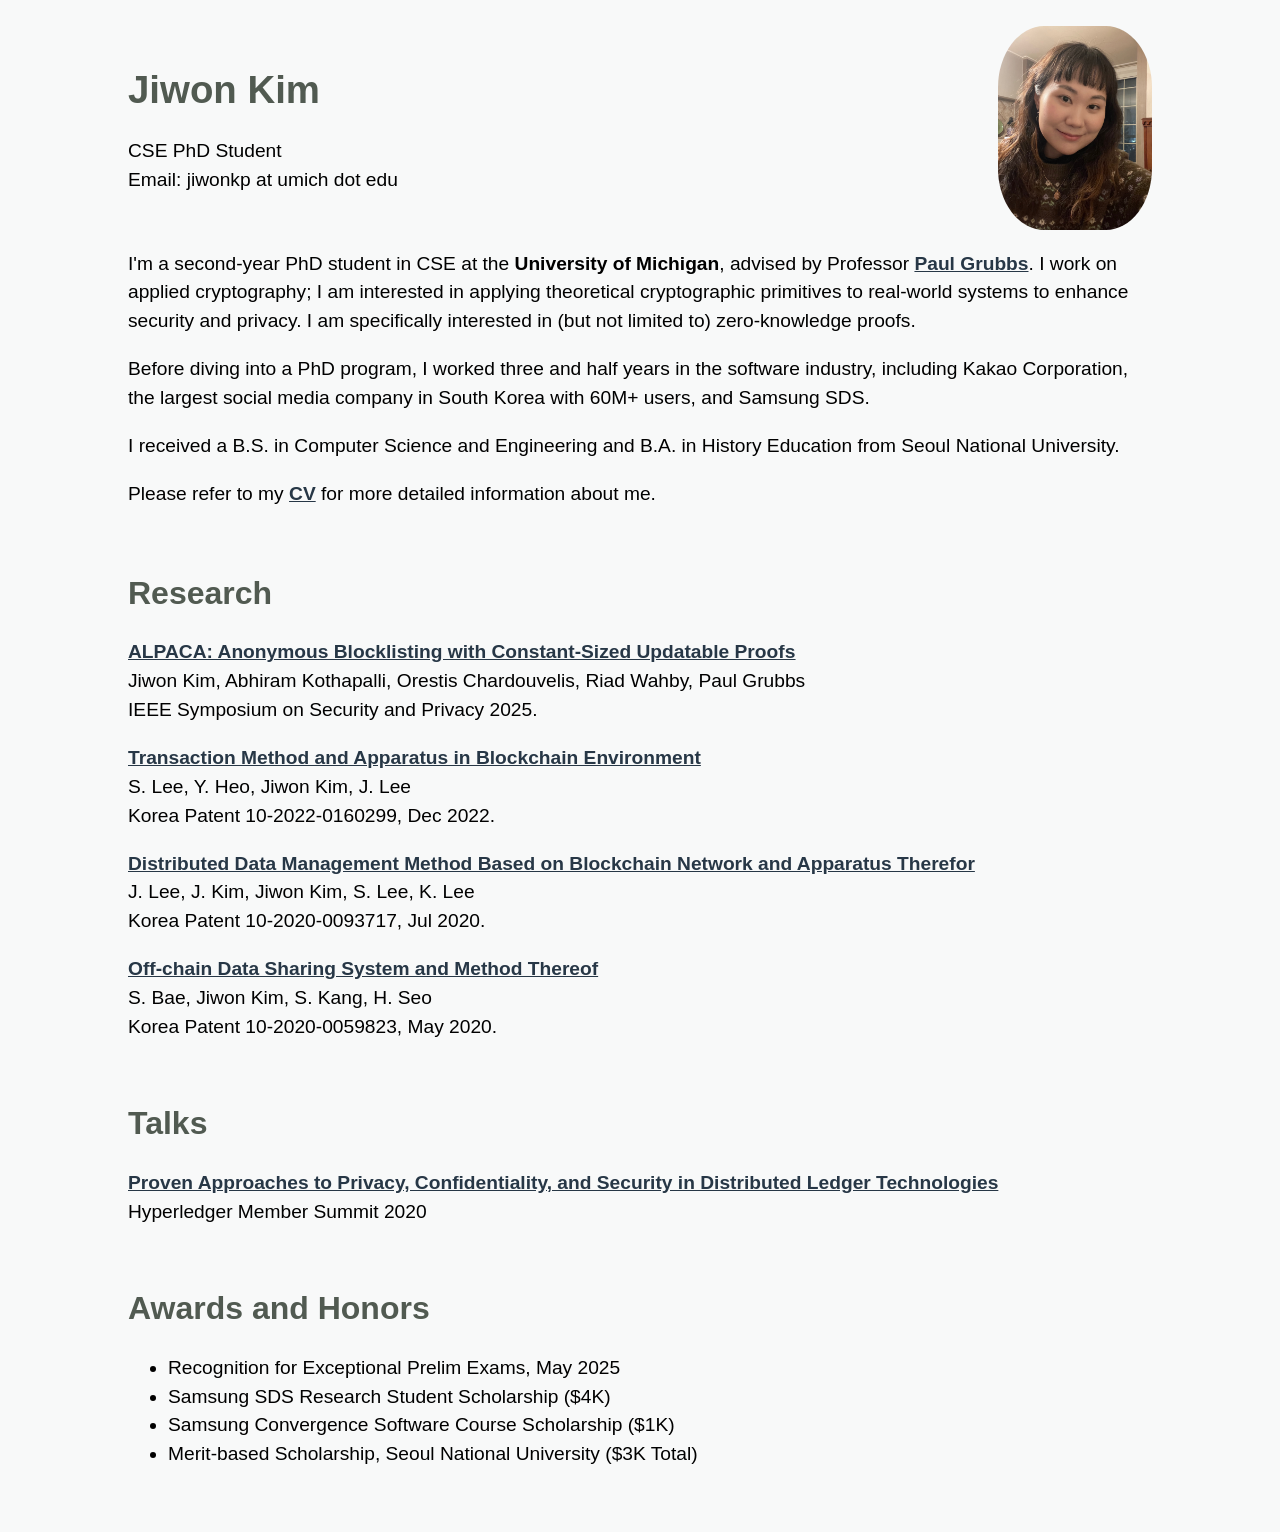
==== index.html @ e4b3cd1c "updated cv" ====
<!DOCTYPE html>
<html>
<meta name="viewport" content="width=device-width, initial-scale=1.0">
   <head>
      <title>Jiwon Kim</title>
   	  <style>
		body {	font-family: Optima, Segoe, Segoe UI, Candara, Calibri, Arial, sans-serif; background-color: #f8f9f9; margin-left: 10%; margin-right: 10%;  margin-top: 2%; }
		h1   {color: #515a51; font-size: 3vw;}
		h2	 {color: #515a51; font-size: 2.5vw;}
		p, ul    {color: black; font-size: 1.5vw; line-height: 1.5em;}
		a, u    {color: #273746; }
		img	 {border-radius: 30%; max-width: 15%;}
		.me {
			display: flex;
			align-items: center;
			justify-content: space-between;
		}
		.intro {
			padding-bottom: 2%; 
		}
		@media (max-width: 768px) {
  			/* For mobile phones: */
			h1 {font-size: 6vw;}
			h2 {font-size: 6vw;}
			p, ul {font-size: 3vw;}
			img {border-radius: 30%; max-width: 20%}
		}
</style>
   </head> 
   <body>
      <header> 
	  <div class="me">
	  	<div class="name">
      	<h1>Jiwon Kim</h1>
		<p class="simple-intro">
		CSE PhD Student
		<br>
		Email: jiwonkp at umich dot edu
		</p>
	  	
		</div>
	  	
	  		<img src="jiwon_kim_casual.jpeg" alt="Photo of me">
	  	
	  </div>
	  <div class="intro">
	  	<p>
	  	I'm a second-year PhD student in CSE at the <b>University of
		Michigan</b>, advised by Professor <b><a
		href="https://web.eecs.umich.edu/~paulgrub/">Paul Grubbs</a></b>. I work
		on applied cryptography; I am interested in applying theoretical
		cryptographic primitives to real-world systems to enhance security and
		privacy. I am specifically interested in (but not limited to) zero-knowledge proofs.
		</p>
		<p>
		Before diving into a PhD program, I worked three and half years in the software industry, including Kakao Corporation, the largest social media company in South Korea with 60M+ users, and Samsung SDS.
		</p>
		<p>
		I received a B.S. in Computer Science and Engineering and B.A. in History Education from Seoul National University.
		</p>
		<p>
		Please refer to my <b><a href="https://drive.google.com/file/d/1UEEow7hKdFDoQlQouQE-YaKXL7f7E4gq/view?usp=sharing">CV</a></b> for more detailed information about me.
		</p>
	  </div>
      </header>

		 <div class=”contents">
         	<h2>Research</h2>
			<p>
			<b><u><a href="https://ia.cr/2025/767">ALPACA: Anonymous Blocklisting with Constant-Sized Updatable Proofs</a></u></b>
			<br>
 			Jiwon Kim, Abhiram Kothapalli, Orestis Chardouvelis, Riad Wahby, Paul Grubbs
            <br>
			IEEE Symposium on Security and Privacy 2025.
			</p>
			<p>
			<b><u>Transaction Method and Apparatus in Blockchain Environment</u></b>
			<br>
			S. Lee, Y. Heo, Jiwon Kim, J. Lee
			<br>
			Korea Patent 10-2022-0160299, Dec 2022.
			</p>
			<p>
			<b><u>Distributed Data Management Method Based on Blockchain Network and Apparatus Therefor</u></b>
			<br>
			J. Lee, J. Kim, Jiwon Kim, S. Lee, K. Lee
			<br>
			Korea Patent 10-2020-0093717, Jul 2020.
			</p>
		 	<p>
			<b><u>Off-chain Data Sharing System and Method Thereof</u></b>
			<br>
			S. Bae, Jiwon Kim, S. Kang, H. Seo
			<br>
			Korea Patent 10-2020-0059823, May 2020.
			</p>
		 </div>
		 <br>
		 <div class="contents">
		 <h2>Talks</h2>
			<p>
			<b><u>Proven Approaches to Privacy, Confidentiality, and Security in Distributed Ledger Technologies</u></b>
			<br>
			Hyperledger Member Summit 2020
			</p>
		 </div>
		 <br>
		 <div class="contents">
		 <h2>Awards and Honors</h2>
		 <ul>
			<li>Recognition for Exceptional Prelim Exams, May 2025 </li>
			<li>Samsung SDS Research Student Scholarship ($4K) </li>
  			<li>Samsung Convergence Software Course Scholarship ($1K) </li>
  			<li>Merit-based Scholarship, Seoul National University ($3K Total)</li>
		 </ul>
		 </div>
		 <br>
      <br>
	  <!--
      <footer>
         <a href=”twitter.com/author”>Twitter</a>
         <a href=”facebook.com/author”>Facebook</a>
         <a href=”instagram.com/author”>Instagram</a>
      </footer>
	  -->
    </body>
</html>
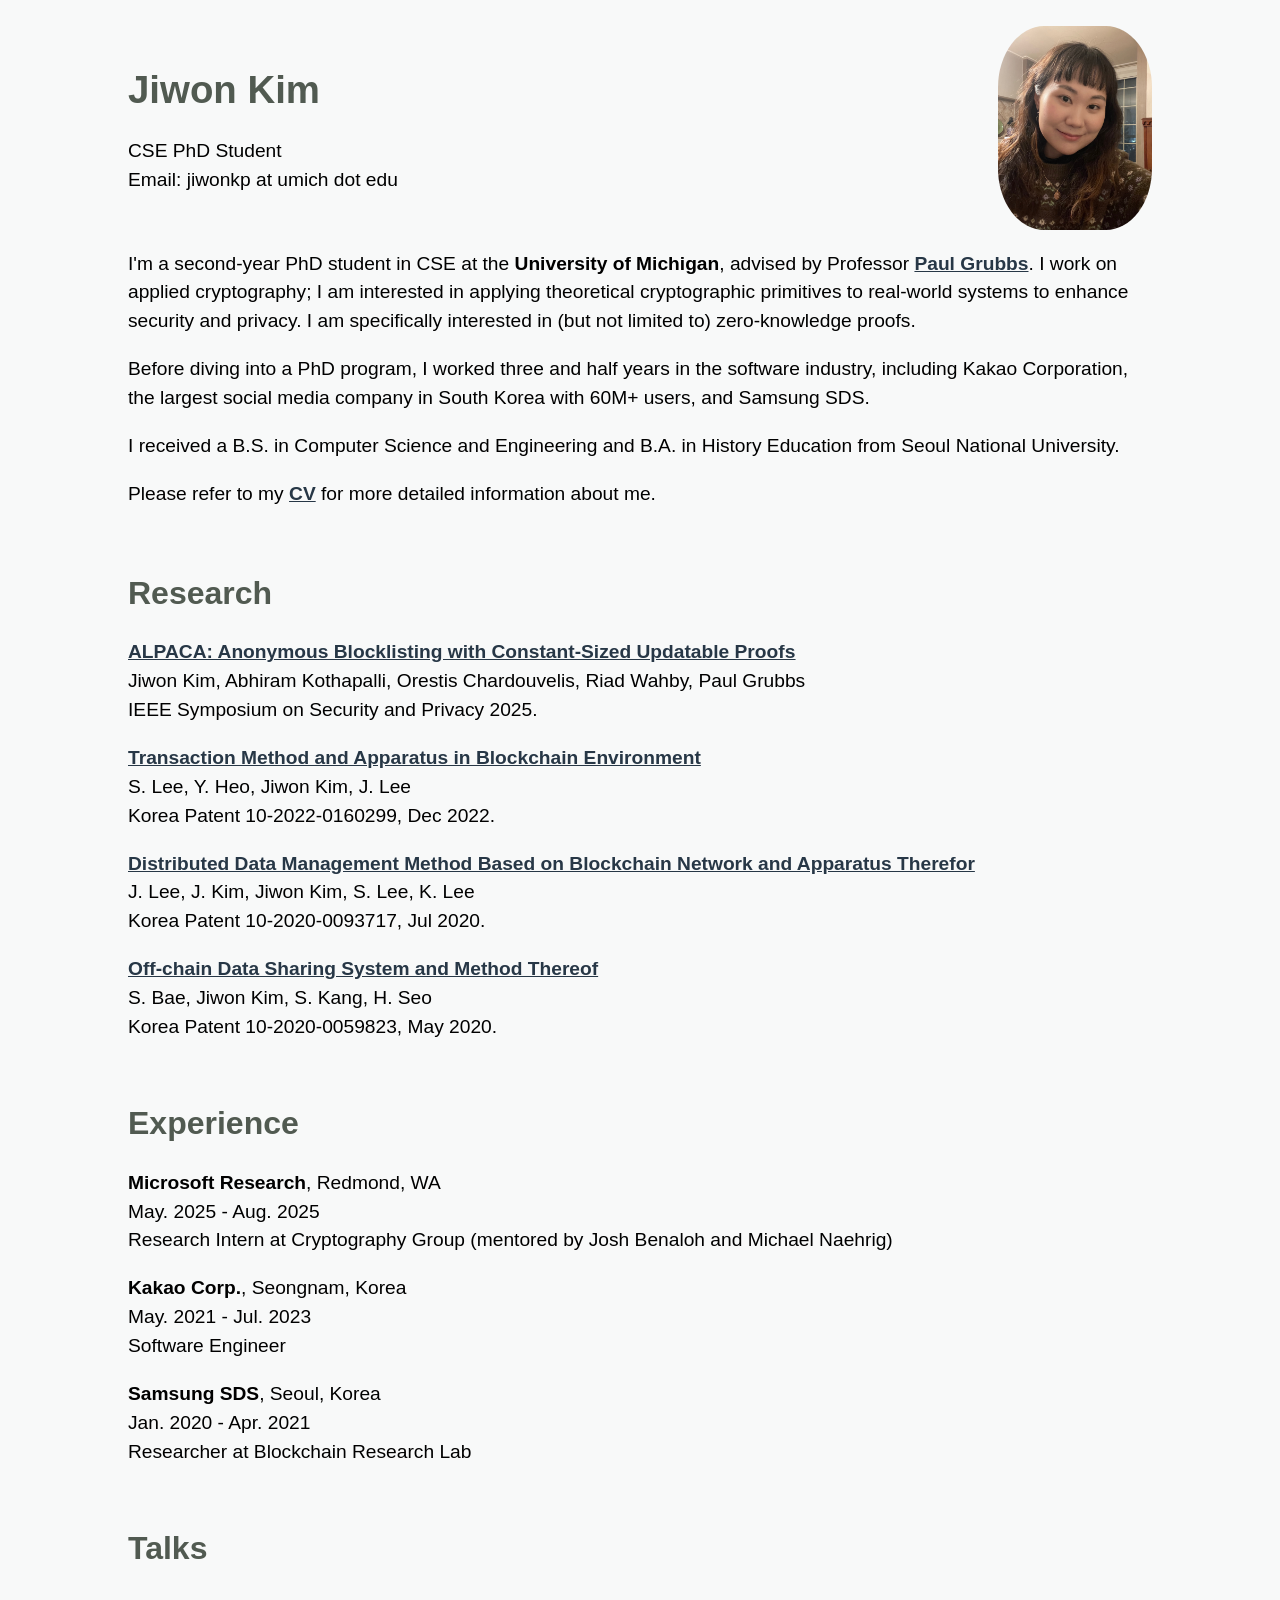
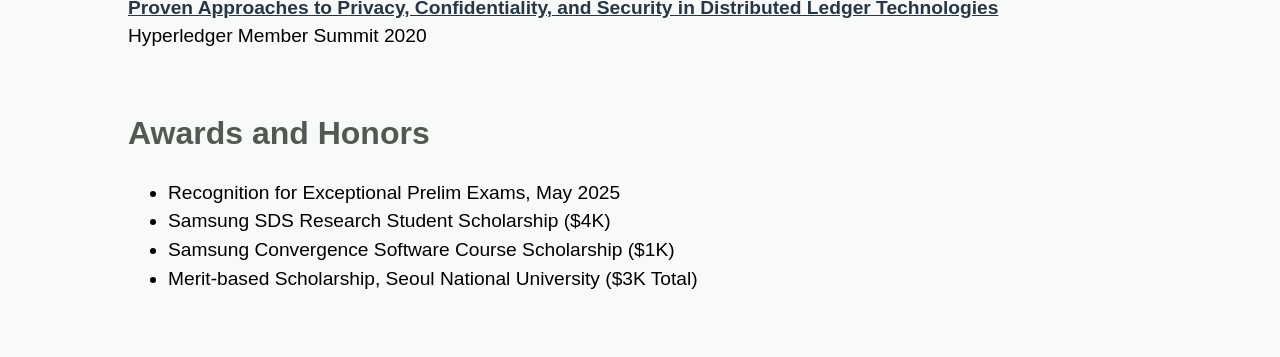
==== commit 5107ba50: "update Aug 2025" ====
--- a/index.html
+++ b/index.html
@@ -59,7 +59,7 @@
 		I received a B.S. in Computer Science and Engineering and B.A. in History Education from Seoul National University.
 		</p>
 		<p>
-		Please refer to my <b><a href="https://drive.google.com/file/d/1UEEow7hKdFDoQlQouQE-YaKXL7f7E4gq/view?usp=sharing">CV</a></b> for more detailed information about me.
+		Please refer to my <b><a href="https://drive.google.com/file/d/1Nq_KWJH82OUFPQmChSQDdPjb2Sty-D3I/view?usp=sharing">CV</a></b> for more detailed information about me.
 		</p>
 	  </div>
       </header>
@@ -97,6 +97,32 @@
 		 </div>
 		 <br>
 		 <div class="contents">
+		 <h2>Experience</h2>
+		 <p>
+		 <b>Microsoft Research</b>, Redmond, WA
+		 <br>
+		 May. 2025 - Aug. 2025
+		 <br>
+		 Research Intern at Cryptography Group (mentored by Josh Benaloh and
+		 Michael Naehrig)
+		 </p>
+		 <p>
+		 <b>Kakao Corp.</b>, Seongnam, Korea
+		 <br>
+		 May. 2021 - Jul. 2023
+		 <br>
+		 Software Engineer
+		 </p>
+		 <p>
+		 <b>Samsung SDS</b>, Seoul, Korea
+		 <br>
+		 Jan. 2020 - Apr. 2021
+		 <br>
+		 Researcher at Blockchain Research Lab
+		 </p>
+		 </div>
+		 <br>
+		 <div class="contents">
 		 <h2>Talks</h2>
 			<p>
 			<b><u>Proven Approaches to Privacy, Confidentiality, and Security in Distributed Ledger Technologies</u></b>
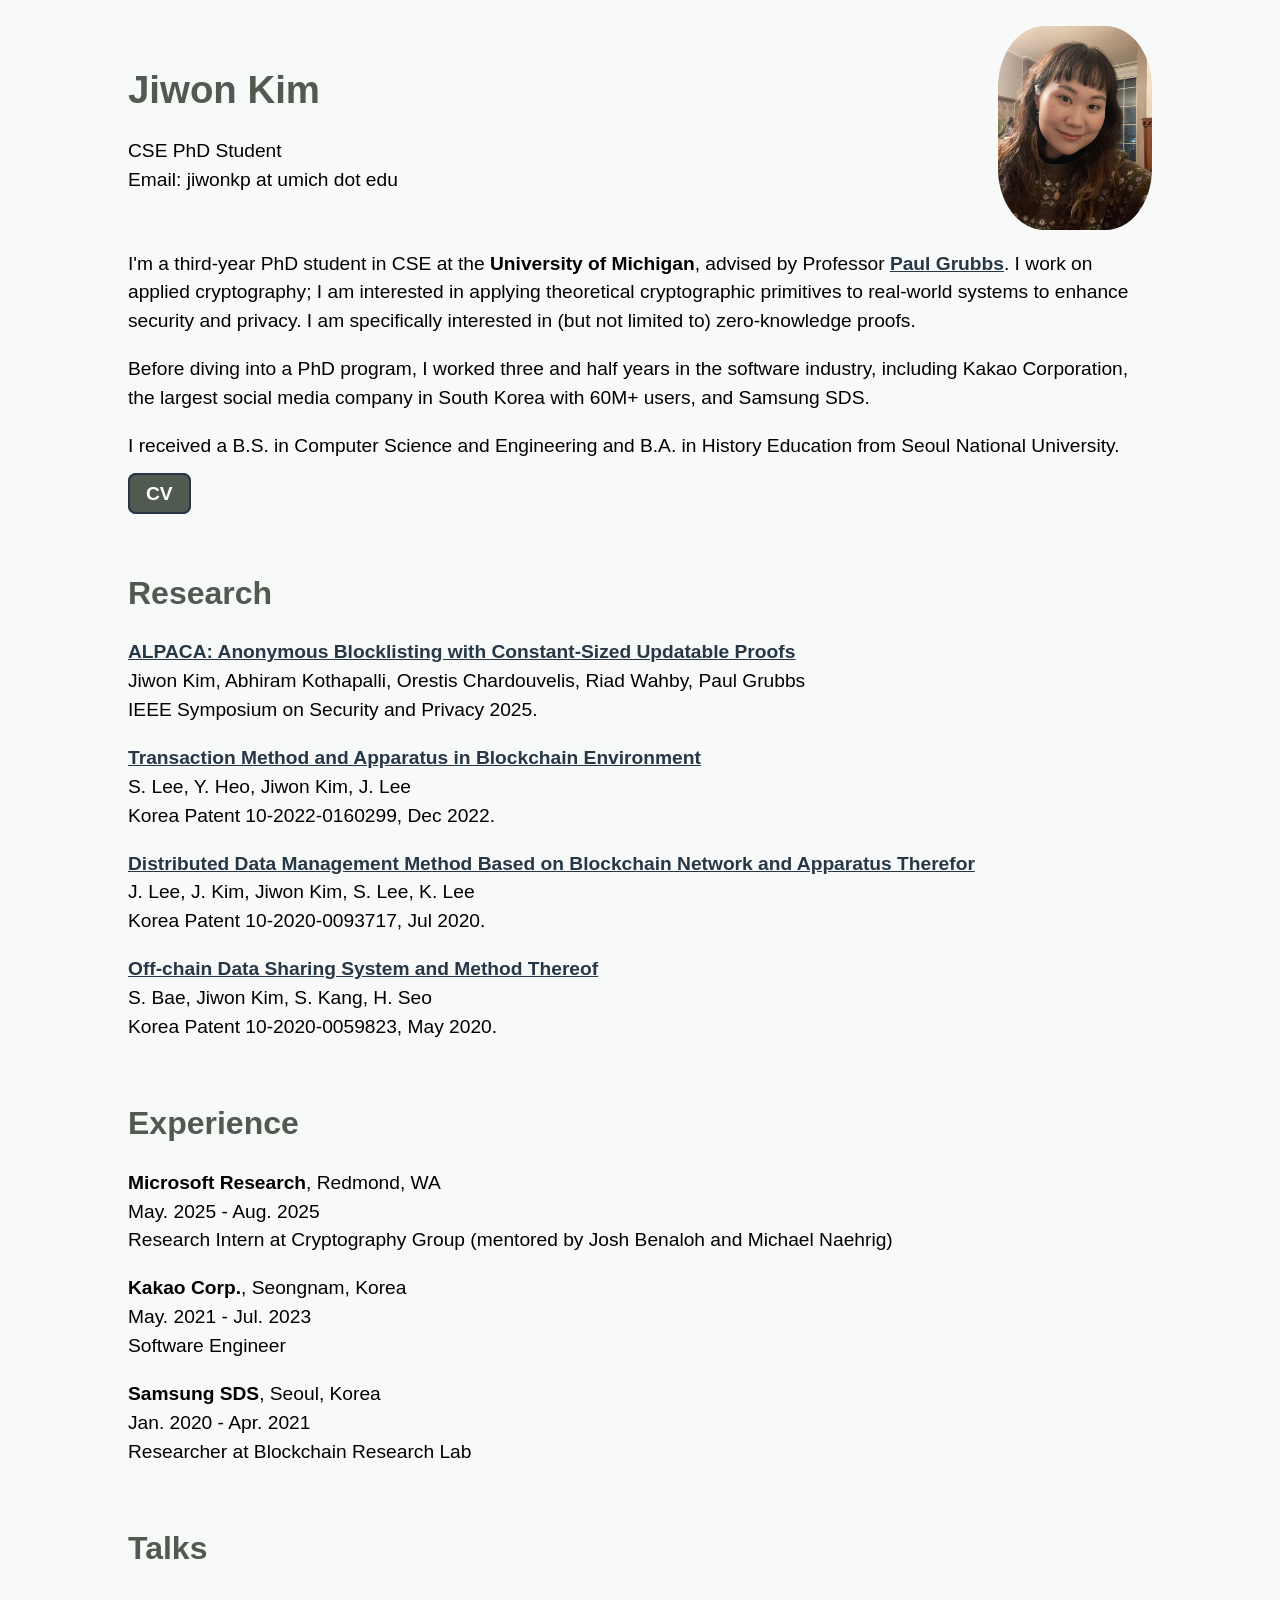
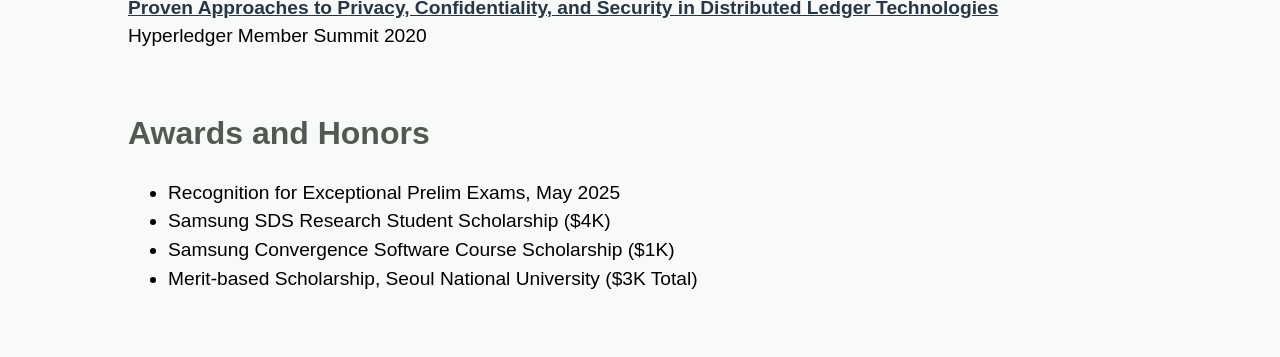
==== commit 6e595639: "changed second year to third year" ====
--- a/index.html
+++ b/index.html
@@ -17,6 +17,20 @@
 		}
 		.intro {
 			padding-bottom: 2%; 
+		}
+		a.button {
+			text-decoration: none;
+			display: display-inline;          /* so padding works properly */
+      		padding: 8px 16px;
+      		background-color: #515a51;      /* blue background */
+      		color: white;                   /* white text */
+      		border-radius: 8px;             /* rounded corners */
+			border: 2px solid #273746;
+			font-size: 1.5vw;
+			font-weight: bold;
+		}
+		a.button:hover {
+			background-color: #5b5b66;
 		}
 		@media (max-width: 768px) {
   			/* For mobile phones: */
@@ -45,7 +59,7 @@
 	  </div>
 	  <div class="intro">
 	  	<p>
-	  	I'm a second-year PhD student in CSE at the <b>University of
+	  	I'm a third-year PhD student in CSE at the <b>University of
 		Michigan</b>, advised by Professor <b><a
 		href="https://web.eecs.umich.edu/~paulgrub/">Paul Grubbs</a></b>. I work
 		on applied cryptography; I am interested in applying theoretical
@@ -58,9 +72,14 @@
 		<p>
 		I received a B.S. in Computer Science and Engineering and B.A. in History Education from Seoul National University.
 		</p>
+		<!--<p>
+		Please refer to my CV for more detailed information about me.
+		</p>-->
 		<p>
-		Please refer to my <b><a href="https://drive.google.com/file/d/1Nq_KWJH82OUFPQmChSQDdPjb2Sty-D3I/view?usp=sharing">CV</a></b> for more detailed information about me.
-		</p>
+		<a
+		 href="https://drive.google.com/file/d/1Nq_KWJH82OUFPQmChSQDdPjb2Sty-D3I/view?usp=sharing"
+		 class="button">CV</a>
+		 </p>
 	  </div>
       </header>
 
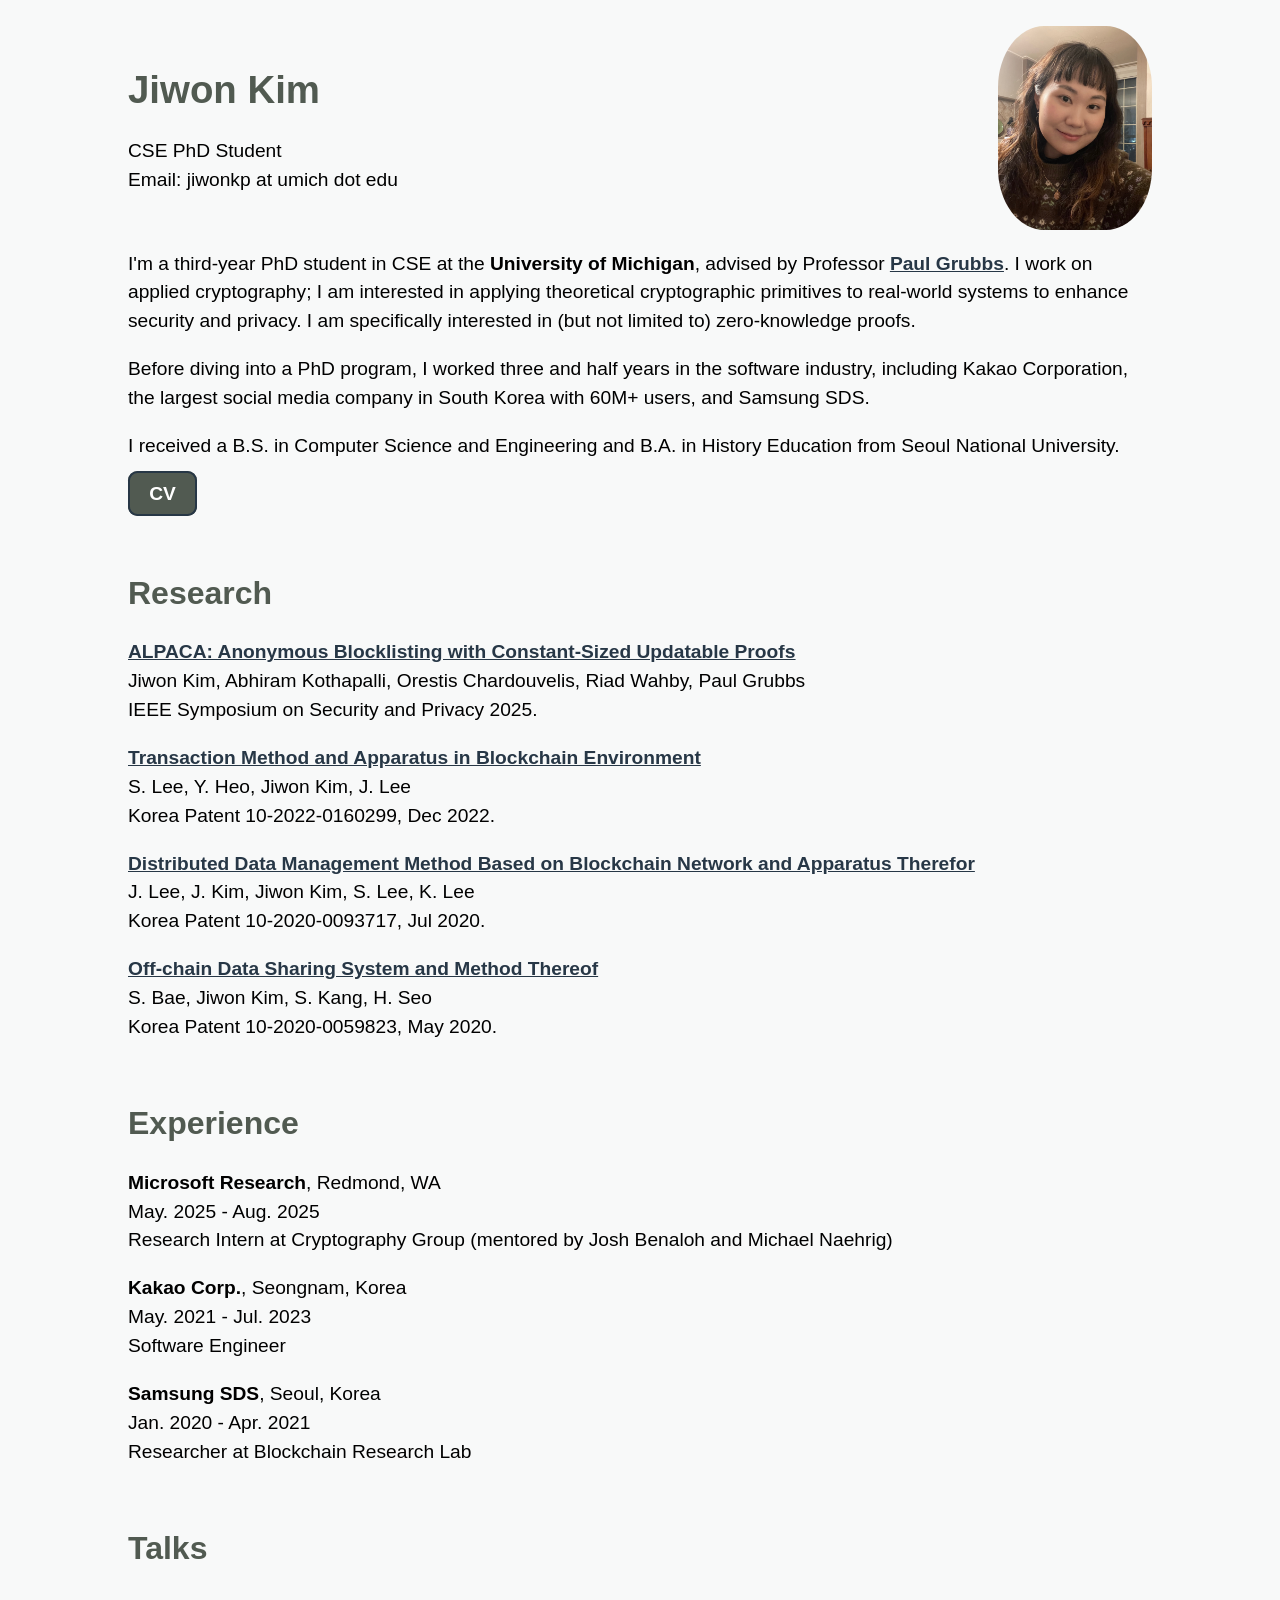
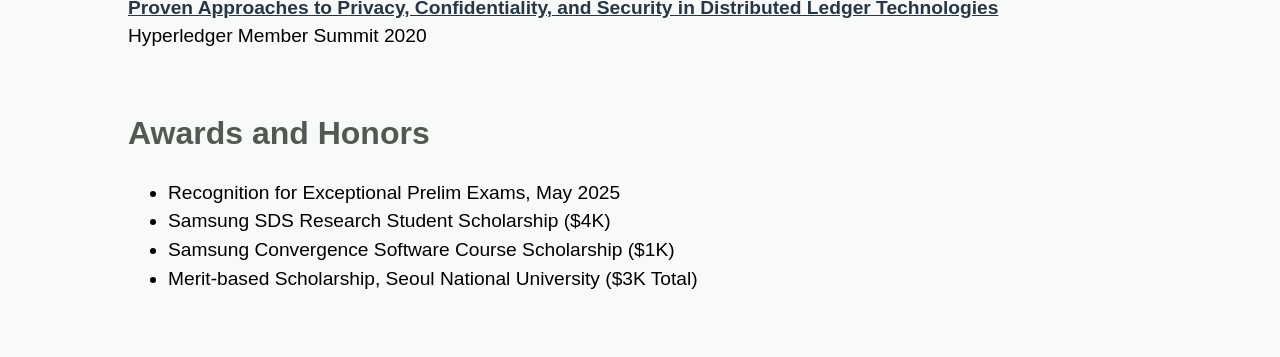
==== commit ea994213: "fixed button" ====
--- a/index.html
+++ b/index.html
@@ -21,10 +21,10 @@
 		a.button {
 			text-decoration: none;
 			display: display-inline;          /* so padding works properly */
-      		padding: 8px 16px;
+      		padding: 0.5em 1.0em;
       		background-color: #515a51;      /* blue background */
       		color: white;                   /* white text */
-      		border-radius: 8px;             /* rounded corners */
+      		border-radius: 0.5em;             /* rounded corners */
 			border: 2px solid #273746;
 			font-size: 1.5vw;
 			font-weight: bold;
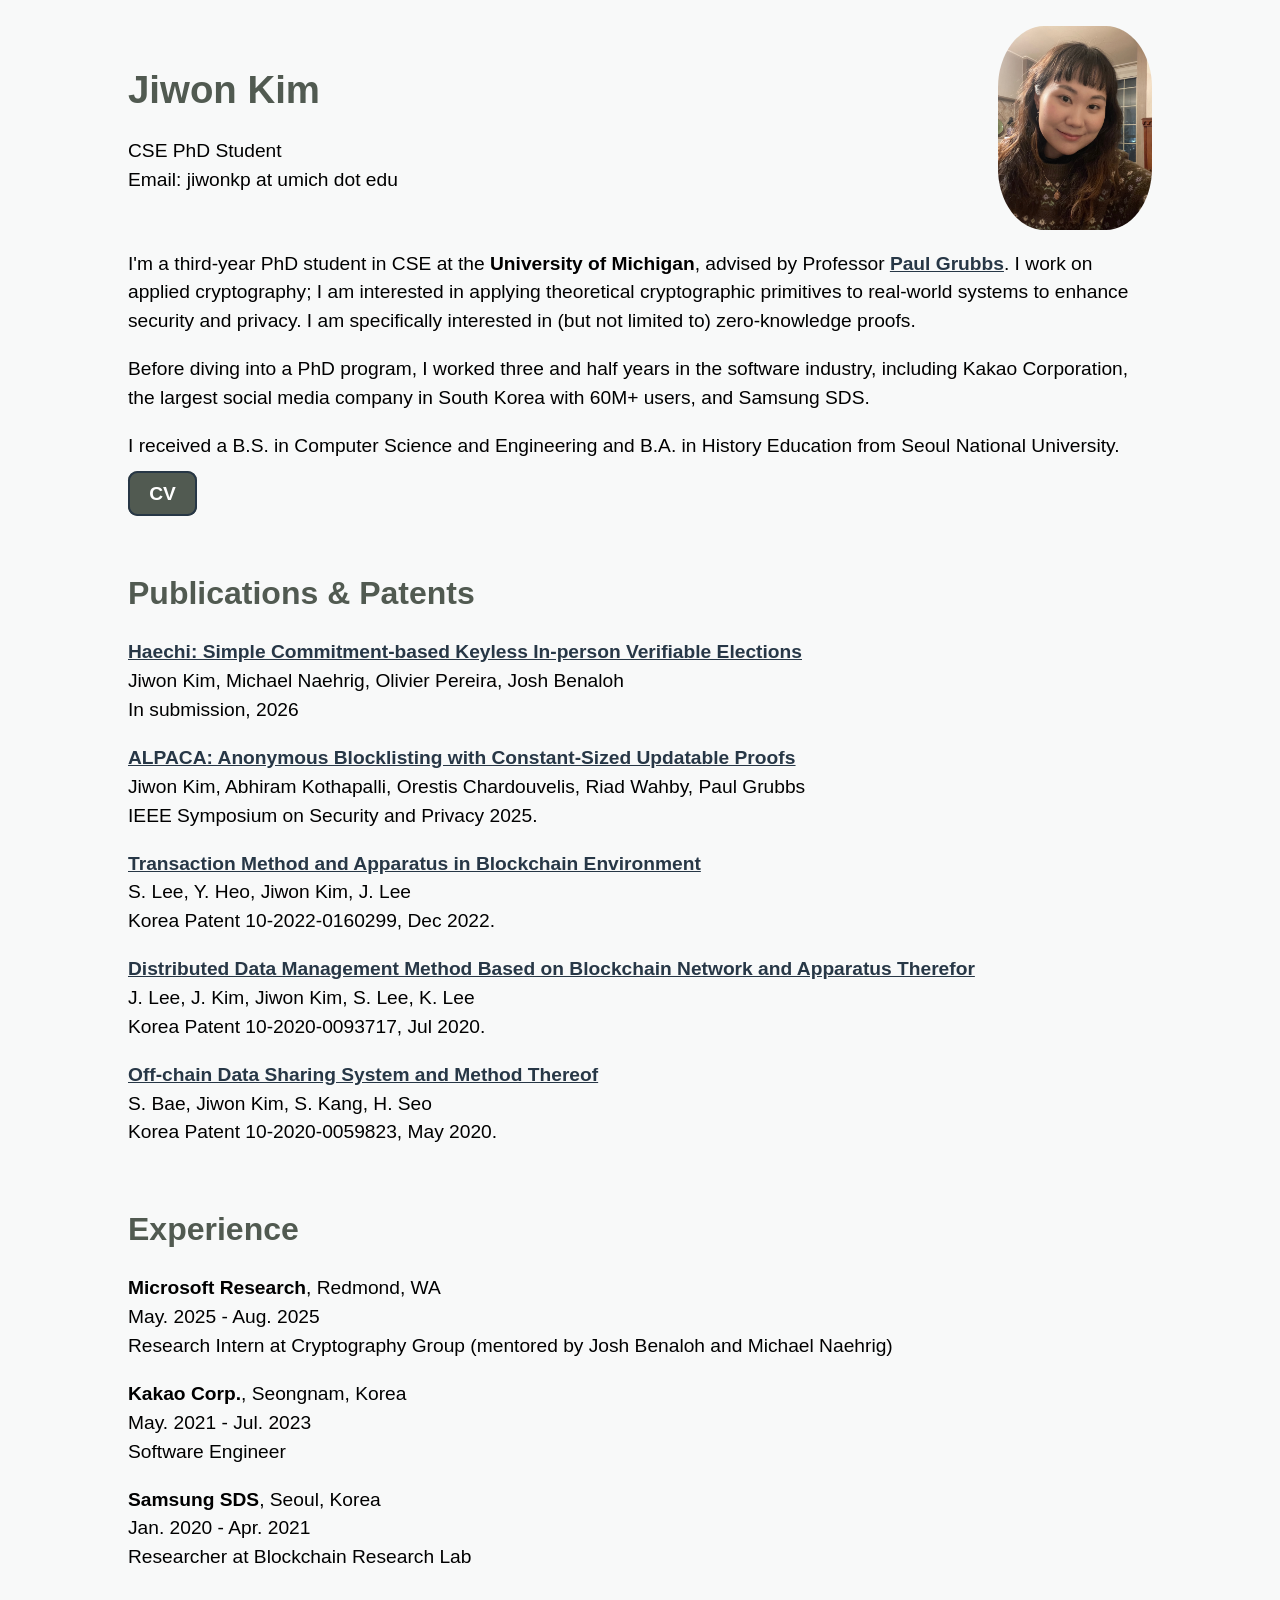
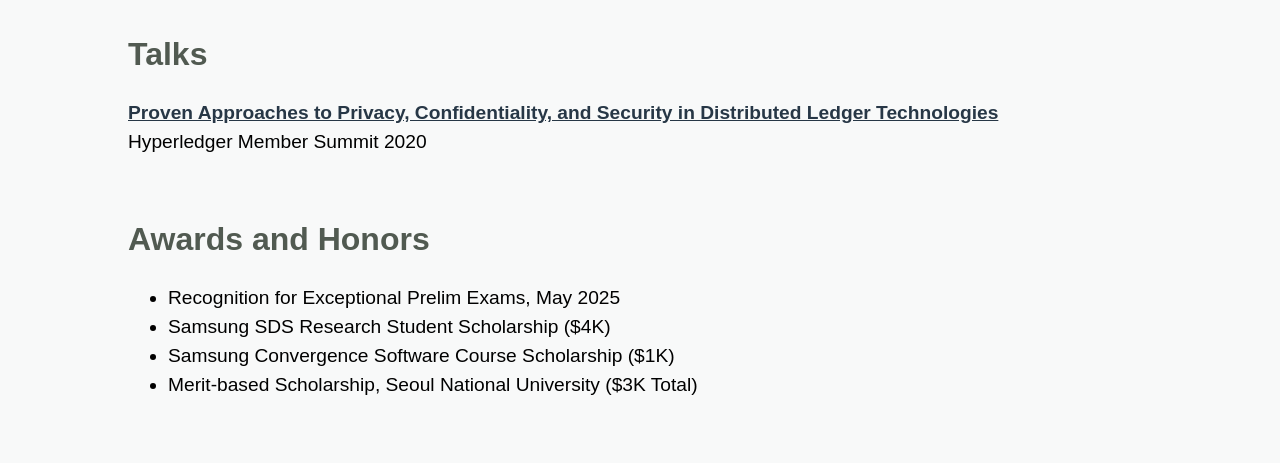
==== commit 2c7901f7: "updated cv" ====
--- a/index.html
+++ b/index.html
@@ -77,22 +77,31 @@
 		</p>-->
 		<p>
 		<a
-		 href="https://drive.google.com/file/d/1Nq_KWJH82OUFPQmChSQDdPjb2Sty-D3I/view?usp=sharing"
+		 href="https://drive.google.com/file/d/1IwJrP6Km-lDk77SOjkMPEbwX29GZb0ac/view?usp=sharing"
 		 class="button">CV</a>
 		 </p>
 	  </div>
       </header>
 
 		 <div class=”contents">
-         	<h2>Research</h2>
+
+        <h2>Publications & Patents</h2>
+			<p>
+            <b><u><a href="https://eprint.iacr.org/2026/613">Haechi: Simple Commitment-based Keyless In-person
+                        Verifiable Elections</a></u></b>
+			<br>
+			Jiwon Kim, Michael Naehrig, Olivier Pereira, Josh
+Benaloh
+<br>
+In submission, 2026
 			<p>
 			<b><u><a href="https://ia.cr/2025/767">ALPACA: Anonymous Blocklisting with Constant-Sized Updatable Proofs</a></u></b>
 			<br>
  			Jiwon Kim, Abhiram Kothapalli, Orestis Chardouvelis, Riad Wahby, Paul Grubbs
             <br>
 			IEEE Symposium on Security and Privacy 2025.
-			</p>
-			<p>
+			</p> 
+         <p>
 			<b><u>Transaction Method and Apparatus in Blockchain Environment</u></b>
 			<br>
 			S. Lee, Y. Heo, Jiwon Kim, J. Lee
@@ -114,6 +123,7 @@
 			Korea Patent 10-2020-0059823, May 2020.
 			</p>
 		 </div>
+         
 		 <br>
 		 <div class="contents">
 		 <h2>Experience</h2>
@@ -159,7 +169,7 @@
   			<li>Merit-based Scholarship, Seoul National University ($3K Total)</li>
 		 </ul>
 		 </div>
-		 <br>
+         <br>
       <br>
 	  <!--
       <footer>
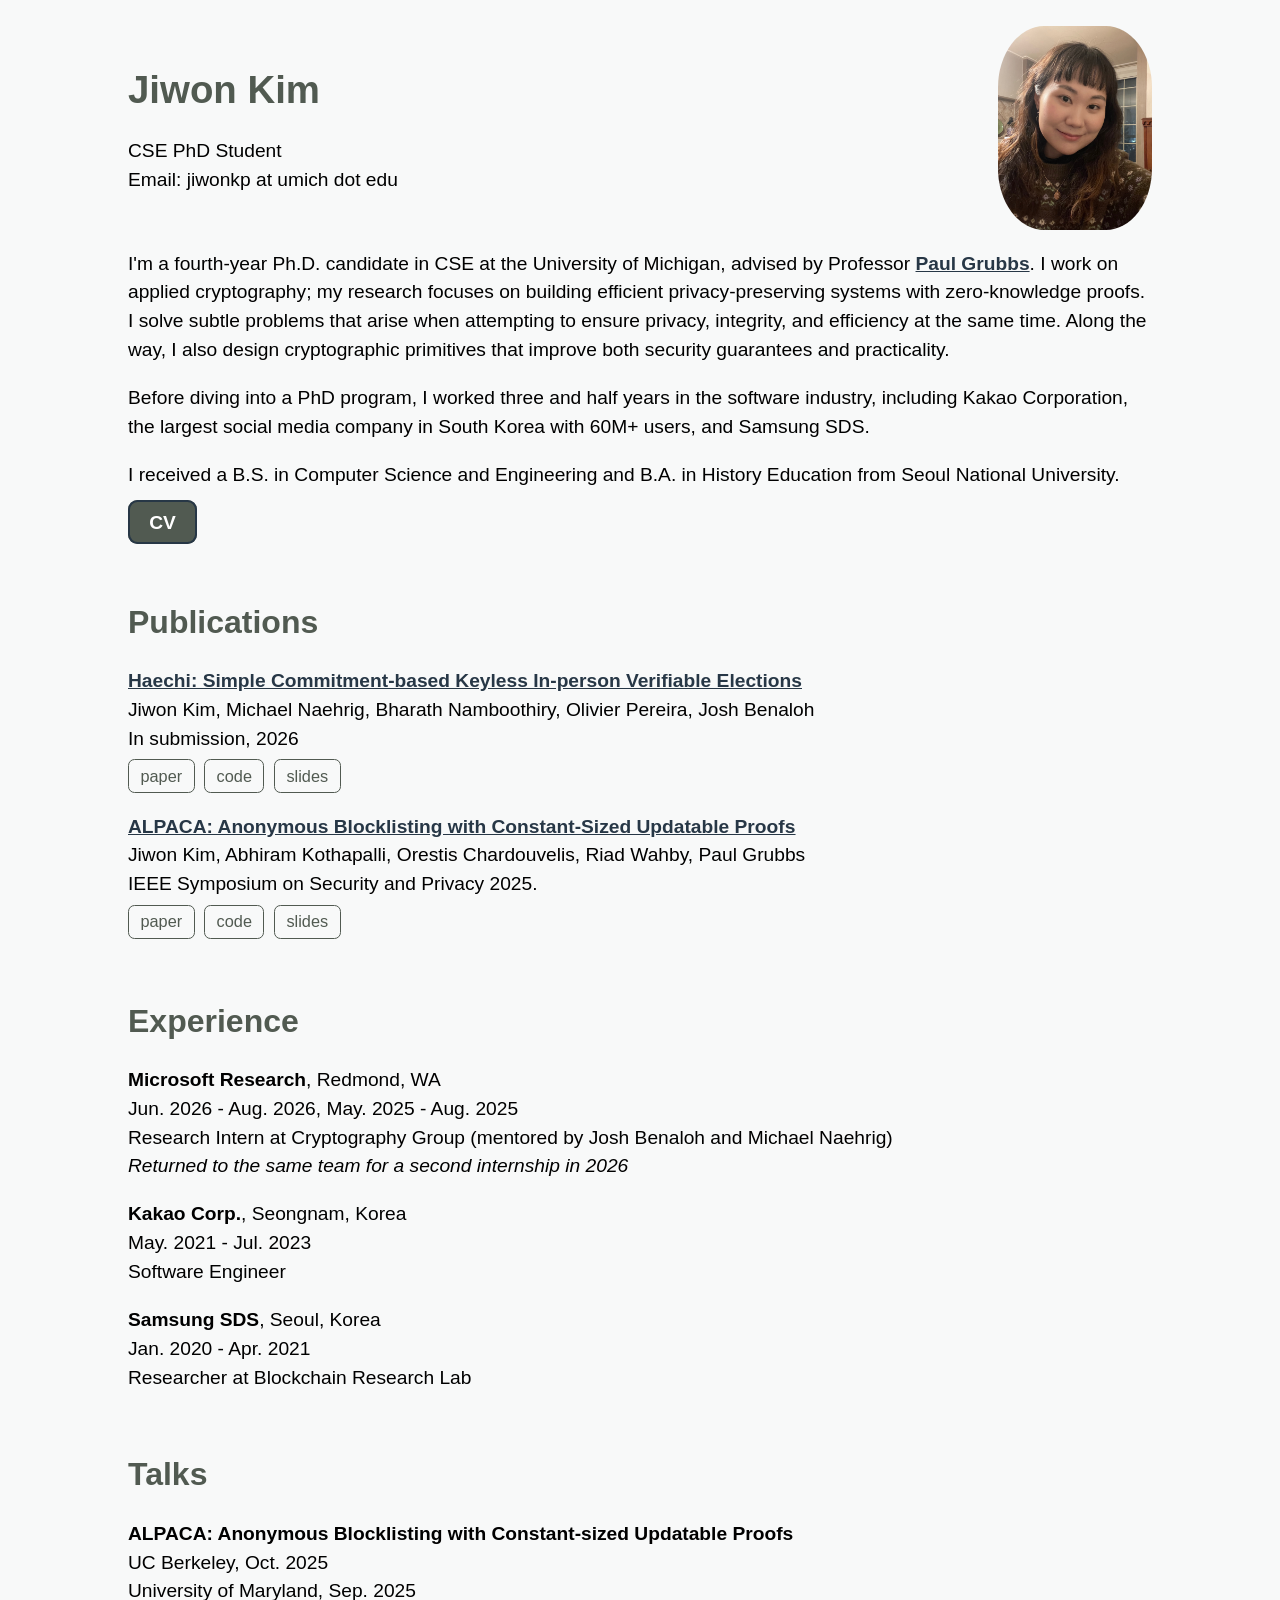
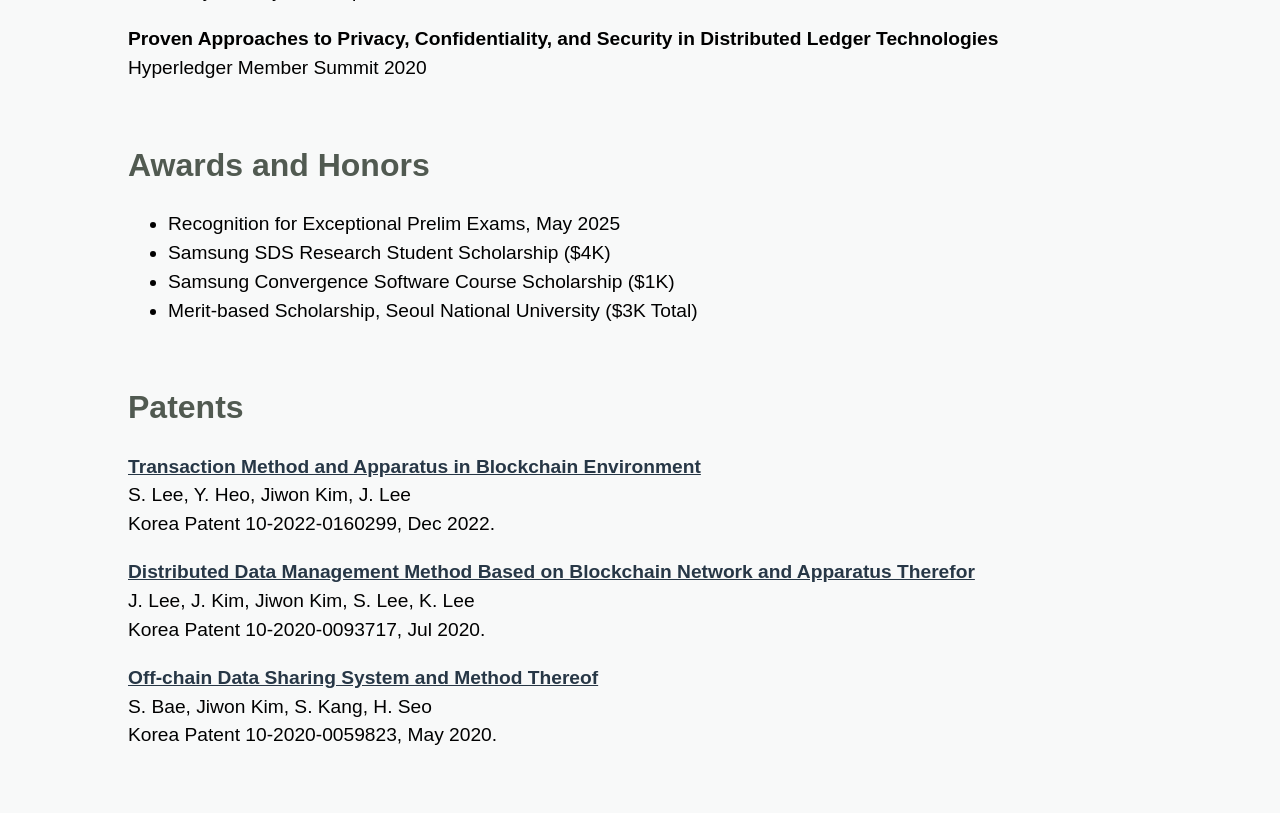
==== commit 65589e67: "Separate publications and patents, add paper links and abstracts - Split Publications and Patents in" ====
--- a/index.html
+++ b/index.html
@@ -4,11 +4,22 @@
    <head>
       <title>Jiwon Kim</title>
    	  <style>
-		body {	font-family: Optima, Segoe, Segoe UI, Candara, Calibri, Arial, sans-serif; background-color: #f8f9f9; margin-left: 10%; margin-right: 10%;  margin-top: 2%; }
-		h1   {color: #515a51; font-size: 3vw;}
-		h2	 {color: #515a51; font-size: 2.5vw;}
-		p, ul    {color: black; font-size: 1.5vw; line-height: 1.5em;}
-		a, u    {color: #273746; }
+		:root {
+			--bg: #f8f9f9;           /* page background */
+			--text: black;           /* body text */
+			--heading: #515a51;      /* name and section headings */
+			--link: #273746;         /* links */
+			--accent: #515a51;       /* buttons and abstract bar */
+			--accent-dark: #273746;  /* CV button border */
+			--accent-hover: #5b5b66; /* CV button hover */
+			--on-accent: white;      /* text on filled buttons */
+			--soft: #eef0ee;         /* abstract background */
+		}
+		body {	font-family: Optima, Segoe, Segoe UI, Candara, Calibri, Arial, sans-serif; background-color: var(--bg); margin-left: 10%; margin-right: 10%;  margin-top: 2%; }
+		h1   {color: var(--heading); font-size: 3vw;}
+		h2	 {color: var(--heading); font-size: 2.5vw;}
+		p, ul    {color: var(--text); font-size: 1.5vw; line-height: 1.5em;}
+		a, u    {color: var(--link); }
 		img	 {border-radius: 30%; max-width: 15%;}
 		.me {
 			display: flex;
@@ -22,15 +33,49 @@
 			text-decoration: none;
 			display: display-inline;          /* so padding works properly */
       		padding: 0.5em 1.0em;
-      		background-color: #515a51;      /* blue background */
-      		color: white;                   /* white text */
+      		background-color: var(--accent);
+      		color: var(--on-accent);
       		border-radius: 0.5em;             /* rounded corners */
-			border: 2px solid #273746;
+			border: 2px solid var(--accent-dark);
 			font-size: 1.5vw;
 			font-weight: bold;
 		}
 		a.button:hover {
-			background-color: #5b5b66;
+			background-color: var(--accent-hover);
+		}
+		.paper-links {
+			display: flex;
+			flex-wrap: wrap;
+			gap: 0.5em;
+			margin-top: 0.3em;
+		}
+		.paper-links a {
+			text-decoration: none;
+			padding: 0.1em 0.7em;
+			border: 1px solid var(--accent);
+			border-radius: 0.4em;
+			color: var(--accent);
+			font-size: 0.85em;
+		}
+		.paper-links a:hover {
+			background-color: var(--accent);
+			color: var(--on-accent);
+		}
+		.pub {
+			color: var(--text);
+			font-size: 1.5vw;
+			line-height: 1.5em;
+			margin: 1em 0;
+		}
+		.abstract {
+			margin-top: 1em;
+			padding: 0.2em 1em;
+			border-left: 3px solid var(--accent);
+			background-color: var(--soft);
+		}
+		.abstract p {
+			font-size: 0.9em;
+			margin: 0.6em 0;
 		}
 		@media (max-width: 768px) {
   			/* For mobile phones: */
@@ -38,8 +83,15 @@
 			h2 {font-size: 6vw;}
 			p, ul {font-size: 3vw;}
 			img {border-radius: 30%; max-width: 20%}
+			.pub {font-size: 3vw;}
 		}
 </style>
+      <script>
+		function toggleAbstract(link) {
+			var abs = link.closest('.pub').querySelector('.abstract');
+			abs.hidden = !abs.hidden;
+		}
+      </script>
    </head> 
    <body>
       <header> 
@@ -59,12 +111,9 @@
 	  </div>
 	  <div class="intro">
 	  	<p>
-	  	I'm a third-year PhD student in CSE at the <b>University of
-		Michigan</b>, advised by Professor <b><a
-		href="https://web.eecs.umich.edu/~paulgrub/">Paul Grubbs</a></b>. I work
-		on applied cryptography; I am interested in applying theoretical
-		cryptographic primitives to real-world systems to enhance security and
-		privacy. I am specifically interested in (but not limited to) zero-knowledge proofs.
+	  	I'm a fourth-year Ph.D. candidate in CSE at the University of Michigan, advised by Professor <b><a
+                href="https://web.eecs.umich.edu/~paulgrub/">Paul Grubbs</a></b>.
+		I work on applied cryptography; my research focuses on building efficient privacy-preserving systems with zero-knowledge proofs. I solve subtle problems that arise when attempting to ensure privacy, integrity, and efficiency at the same time. Along the way, I also design cryptographic primitives that improve both security guarantees and practicality.
 		</p>
 		<p>
 		Before diving into a PhD program, I worked three and half years in the software industry, including Kakao Corporation, the largest social media company in South Korea with 60M+ users, and Samsung SDS.
@@ -83,46 +132,45 @@
 	  </div>
       </header>
 
-		 <div class=”contents">
+		 <div class="contents">
+		 <h2>Publications</h2>
+			<div class="pub">
+			<b><u><a href="#" class="paper-title" onclick="toggleAbstract(this); return false;">Haechi: Simple Commitment-based Keyless In-person Verifiable Elections</a></u></b>
+			<br>
+			Jiwon Kim, Michael Naehrig, Bharath Namboothiry, Olivier Pereira, Josh Benaloh
+			<br>
+			In submission, 2026
+			<span class="paper-links">
+				<a href="https://eprint.iacr.org/2026/613">paper</a>
+				<a href="TODO-code-link">code</a>
+				<a href="TODO-slides-link">slides</a>
+			</span>
+			<div class="abstract" hidden>
+				<p>Verifiable election systems allow voters to verify that their secret ballots were accurately recorded and counted, while enabling anyone to verify the announced tallies. However, two practical obstacles stand between this guarantee and actual verification. First, public election records can be prohibitively large: for an election with one million ballots, deployed systems may publish more than 100GB of cryptographic data. Second, most existing systems protect ballot privacy through encryption, introducing key management&mdash;usually one of the most cumbersome and error-prone components of election administration.</p>
+				<p>We present Haechi, a keyless verifiable election scheme for in-person voting, based on cryptographic vector commitments rather than encryption. At the core of Haechi is a new zero-knowledge proof of ballot well-formedness based on Compressed &Sigma;-protocol theory. Our proof scheme proves the validity of an entire ballot using only a logarithmic number of group elements in the number of the ballot options. This allows all of a voter&rsquo;s selections to be encoded into a single vector commitment.</p>
+				<p>With this approach, Haechi reduces the data required for public verification by more than an order of magnitude compared to prior in-person verifiable election systems. Haechi thereby makes verifications for large-scale election considerably more practical. We also give a post-quantum instantiation of Haechi based on lattice commitments, which preserves the same keyless workflow at the cost of larger election records.</p>
+			</div>
+			</div>
+			<div class="pub">
+			<b><u><a href="#" class="paper-title" onclick="toggleAbstract(this); return false;">ALPACA: Anonymous Blocklisting with Constant-Sized Updatable Proofs</a></u></b>
+			<br>
+			Jiwon Kim, Abhiram Kothapalli, Orestis Chardouvelis, Riad Wahby, Paul Grubbs
+			<br>
+			IEEE Symposium on Security and Privacy 2025.
+			<span class="paper-links">
+				<a href="https://ia.cr/2025/767">paper</a>
+				<a href="https://github.com/jiwonkimpark/alpaca">code</a>
+				<a href="https://drive.google.com/file/d/1SrtIHLx8ya5li8jAe0bEOMqR8d6dQFfI/view?usp=share_link">slides</a>
+			</span>
+			<div class="abstract" hidden>
+				<p>In recent years, online anonymity has become increasingly important but is under threat due to the challenges of moderating anonymous spaces. A promising cryptographic solution, known as anonymous blocklisting, allows users to post anonymously while still enabling moderation. Moderation via anonymous blocklisting roughly works by requiring that when users post a message they attach a cryptographic proof that they did not author any posts on a &ldquo;blocklist&rdquo;.</p>
+				<p>Existing anonymous blocklisting schemes are unfortunately still far from achieving practical performance for large blocklists. This is essentially due to all prior works requiring a user to (cryptographically) reprocess blocklist entries many times. Relatedly, prior works have relatively high verification times and proof sizes.</p>
+				<p>In this work, we introduce ALPACA, the first anonymous blocklisting system with the property that a user only needs to do a constant amount of work per blocklist entry. Thus, our scheme has asymptotically optimal performance. Our scheme is also the first to have verification times and proof sizes that are independent of the number of blocklist entries.</p>
+				<p>Our key technique is a new variant of incrementally verifiable computation (IVC), designed to ensure anonymity. Along the way, we introduce new definitions to formally establish security. On a mid-range laptop, ALPACA&rsquo;s proof generation time is always 6.15 seconds and proof size is 25.6KBs. On a server, the verification time is always 400ms.</p>
+			</div>
+			</div>
+		 </div>
 
-        <h2>Publications & Patents</h2>
-			<p>
-            <b><u><a href="https://eprint.iacr.org/2026/613">Haechi: Simple Commitment-based Keyless In-person
-                        Verifiable Elections</a></u></b>
-			<br>
-			Jiwon Kim, Michael Naehrig, Olivier Pereira, Josh
-Benaloh
-<br>
-In submission, 2026
-			<p>
-			<b><u><a href="https://ia.cr/2025/767">ALPACA: Anonymous Blocklisting with Constant-Sized Updatable Proofs</a></u></b>
-			<br>
- 			Jiwon Kim, Abhiram Kothapalli, Orestis Chardouvelis, Riad Wahby, Paul Grubbs
-            <br>
-			IEEE Symposium on Security and Privacy 2025.
-			</p> 
-         <p>
-			<b><u>Transaction Method and Apparatus in Blockchain Environment</u></b>
-			<br>
-			S. Lee, Y. Heo, Jiwon Kim, J. Lee
-			<br>
-			Korea Patent 10-2022-0160299, Dec 2022.
-			</p>
-			<p>
-			<b><u>Distributed Data Management Method Based on Blockchain Network and Apparatus Therefor</u></b>
-			<br>
-			J. Lee, J. Kim, Jiwon Kim, S. Lee, K. Lee
-			<br>
-			Korea Patent 10-2020-0093717, Jul 2020.
-			</p>
-		 	<p>
-			<b><u>Off-chain Data Sharing System and Method Thereof</u></b>
-			<br>
-			S. Bae, Jiwon Kim, S. Kang, H. Seo
-			<br>
-			Korea Patent 10-2020-0059823, May 2020.
-			</p>
-		 </div>
          
 		 <br>
 		 <div class="contents">
@@ -130,10 +178,12 @@
 		 <p>
 		 <b>Microsoft Research</b>, Redmond, WA
 		 <br>
-		 May. 2025 - Aug. 2025
+		 Jun. 2026 - Aug. 2026, May. 2025 - Aug. 2025
 		 <br>
 		 Research Intern at Cryptography Group (mentored by Josh Benaloh and
 		 Michael Naehrig)
+		 <br>
+		 <i>Returned to the same team for a second internship in 2026</i>
 		 </p>
 		 <p>
 		 <b>Kakao Corp.</b>, Seongnam, Korea
@@ -154,7 +204,13 @@
 		 <div class="contents">
 		 <h2>Talks</h2>
 			<p>
-			<b><u>Proven Approaches to Privacy, Confidentiality, and Security in Distributed Ledger Technologies</u></b>
+			<b>ALPACA: Anonymous Blocklisting with Constant-sized Updatable Proofs</b>		
+			<br>
+			UC Berkeley, Oct. 2025
+			<br>
+			University of Maryland, Sep. 2025
+			<p>
+			<b>Proven Approaches to Privacy, Confidentiality, and Security in Distributed Ledger Technologies</b>
 			<br>
 			Hyperledger Member Summit 2020
 			</p>
@@ -168,6 +224,31 @@
   			<li>Samsung Convergence Software Course Scholarship ($1K) </li>
   			<li>Merit-based Scholarship, Seoul National University ($3K Total)</li>
 		 </ul>
+		 </div>
+		 <br>
+		 <div class="contents">
+		 <h2>Patents</h2>
+			<p>
+			<b><u>Transaction Method and Apparatus in Blockchain Environment</u></b>
+			<br>
+			S. Lee, Y. Heo, Jiwon Kim, J. Lee
+			<br>
+			Korea Patent 10-2022-0160299, Dec 2022.
+			</p>
+			<p>
+			<b><u>Distributed Data Management Method Based on Blockchain Network and Apparatus Therefor</u></b>
+			<br>
+			J. Lee, J. Kim, Jiwon Kim, S. Lee, K. Lee
+			<br>
+			Korea Patent 10-2020-0093717, Jul 2020.
+			</p>
+			<p>
+			<b><u>Off-chain Data Sharing System and Method Thereof</u></b>
+			<br>
+			S. Bae, Jiwon Kim, S. Kang, H. Seo
+			<br>
+			Korea Patent 10-2020-0059823, May 2020.
+			</p>
 		 </div>
          <br>
       <br>
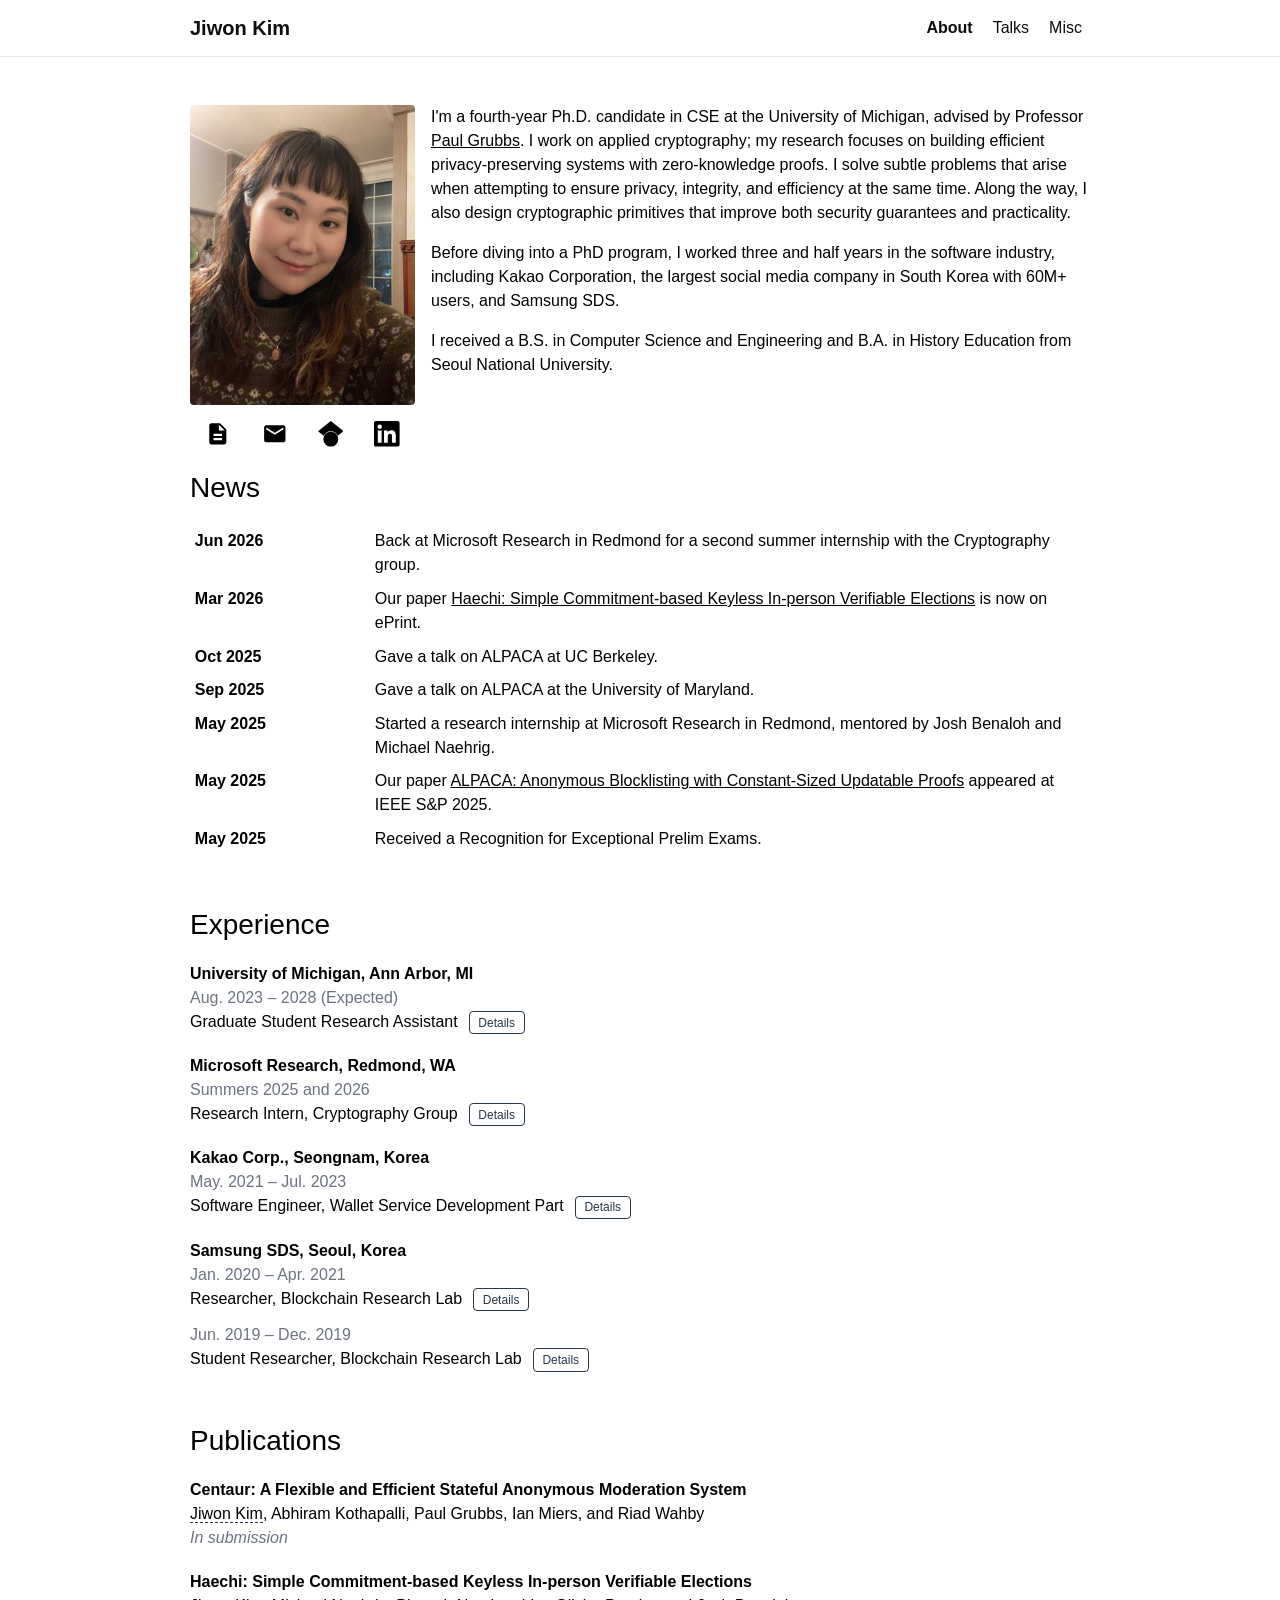
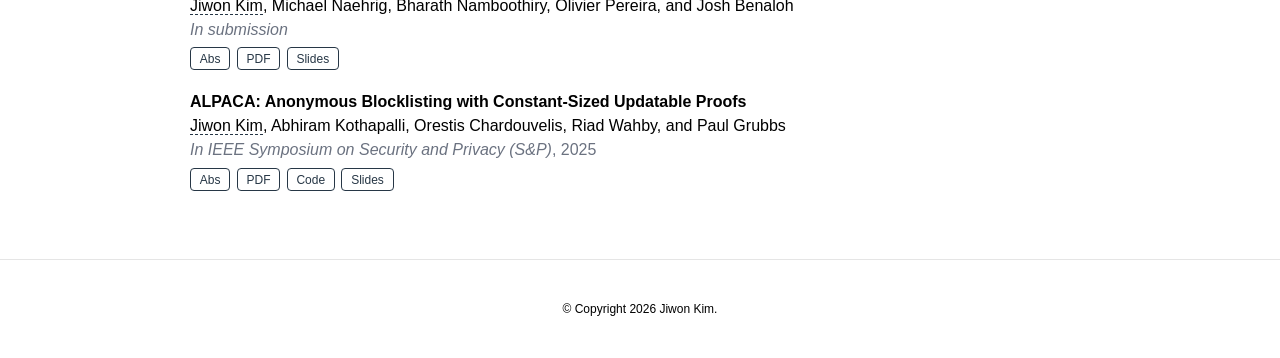
==== commit 70ba9765: "update" ====
--- a/index.html
+++ b/index.html
@@ -1,263 +1,236 @@
 <!DOCTYPE html>
-<html>
-<meta name="viewport" content="width=device-width, initial-scale=1.0">
-   <head>
-      <title>Jiwon Kim</title>
-   	  <style>
-		:root {
-			--bg: #f8f9f9;           /* page background */
-			--text: black;           /* body text */
-			--heading: #515a51;      /* name and section headings */
-			--link: #273746;         /* links */
-			--accent: #515a51;       /* buttons and abstract bar */
-			--accent-dark: #273746;  /* CV button border */
-			--accent-hover: #5b5b66; /* CV button hover */
-			--on-accent: white;      /* text on filled buttons */
-			--soft: #eef0ee;         /* abstract background */
-		}
-		body {	font-family: Optima, Segoe, Segoe UI, Candara, Calibri, Arial, sans-serif; background-color: var(--bg); margin-left: 10%; margin-right: 10%;  margin-top: 2%; }
-		h1   {color: var(--heading); font-size: 3vw;}
-		h2	 {color: var(--heading); font-size: 2.5vw;}
-		p, ul    {color: var(--text); font-size: 1.5vw; line-height: 1.5em;}
-		a, u    {color: var(--link); }
-		img	 {border-radius: 30%; max-width: 15%;}
-		.me {
-			display: flex;
-			align-items: center;
-			justify-content: space-between;
-		}
-		.intro {
-			padding-bottom: 2%; 
-		}
-		a.button {
-			text-decoration: none;
-			display: display-inline;          /* so padding works properly */
-      		padding: 0.5em 1.0em;
-      		background-color: var(--accent);
-      		color: var(--on-accent);
-      		border-radius: 0.5em;             /* rounded corners */
-			border: 2px solid var(--accent-dark);
-			font-size: 1.5vw;
-			font-weight: bold;
-		}
-		a.button:hover {
-			background-color: var(--accent-hover);
-		}
-		.paper-links {
-			display: flex;
-			flex-wrap: wrap;
-			gap: 0.5em;
-			margin-top: 0.3em;
-		}
-		.paper-links a {
-			text-decoration: none;
-			padding: 0.1em 0.7em;
-			border: 1px solid var(--accent);
-			border-radius: 0.4em;
-			color: var(--accent);
-			font-size: 0.85em;
-		}
-		.paper-links a:hover {
-			background-color: var(--accent);
-			color: var(--on-accent);
-		}
-		.pub {
-			color: var(--text);
-			font-size: 1.5vw;
-			line-height: 1.5em;
-			margin: 1em 0;
-		}
-		.abstract {
-			margin-top: 1em;
-			padding: 0.2em 1em;
-			border-left: 3px solid var(--accent);
-			background-color: var(--soft);
-		}
-		.abstract p {
-			font-size: 0.9em;
-			margin: 0.6em 0;
-		}
-		@media (max-width: 768px) {
-  			/* For mobile phones: */
-			h1 {font-size: 6vw;}
-			h2 {font-size: 6vw;}
-			p, ul {font-size: 3vw;}
-			img {border-radius: 30%; max-width: 20%}
-			.pub {font-size: 3vw;}
-		}
-</style>
-      <script>
-		function toggleAbstract(link) {
-			var abs = link.closest('.pub').querySelector('.abstract');
-			abs.hidden = !abs.hidden;
-		}
-      </script>
-   </head> 
-   <body>
-      <header> 
-	  <div class="me">
-	  	<div class="name">
-      	<h1>Jiwon Kim</h1>
-		<p class="simple-intro">
-		CSE PhD Student
-		<br>
-		Email: jiwonkp at umich dot edu
-		</p>
-	  	
-		</div>
-	  	
-	  		<img src="jiwon_kim_casual.jpeg" alt="Photo of me">
-	  	
-	  </div>
-	  <div class="intro">
-	  	<p>
-	  	I'm a fourth-year Ph.D. candidate in CSE at the University of Michigan, advised by Professor <b><a
-                href="https://web.eecs.umich.edu/~paulgrub/">Paul Grubbs</a></b>.
-		I work on applied cryptography; my research focuses on building efficient privacy-preserving systems with zero-knowledge proofs. I solve subtle problems that arise when attempting to ensure privacy, integrity, and efficiency at the same time. Along the way, I also design cryptographic primitives that improve both security guarantees and practicality.
-		</p>
-		<p>
-		Before diving into a PhD program, I worked three and half years in the software industry, including Kakao Corporation, the largest social media company in South Korea with 60M+ users, and Samsung SDS.
-		</p>
-		<p>
-		I received a B.S. in Computer Science and Engineering and B.A. in History Education from Seoul National University.
-		</p>
-		<!--<p>
-		Please refer to my CV for more detailed information about me.
-		</p>-->
-		<p>
-		<a
-		 href="https://drive.google.com/file/d/1IwJrP6Km-lDk77SOjkMPEbwX29GZb0ac/view?usp=sharing"
-		 class="button">CV</a>
-		 </p>
-	  </div>
-      </header>
-
-		 <div class="contents">
-		 <h2>Publications</h2>
-			<div class="pub">
-			<b><u><a href="#" class="paper-title" onclick="toggleAbstract(this); return false;">Haechi: Simple Commitment-based Keyless In-person Verifiable Elections</a></u></b>
-			<br>
-			Jiwon Kim, Michael Naehrig, Bharath Namboothiry, Olivier Pereira, Josh Benaloh
-			<br>
-			In submission, 2026
-			<span class="paper-links">
-				<a href="https://eprint.iacr.org/2026/613">paper</a>
-				<a href="TODO-code-link">code</a>
-				<a href="TODO-slides-link">slides</a>
-			</span>
-			<div class="abstract" hidden>
-				<p>Verifiable election systems allow voters to verify that their secret ballots were accurately recorded and counted, while enabling anyone to verify the announced tallies. However, two practical obstacles stand between this guarantee and actual verification. First, public election records can be prohibitively large: for an election with one million ballots, deployed systems may publish more than 100GB of cryptographic data. Second, most existing systems protect ballot privacy through encryption, introducing key management&mdash;usually one of the most cumbersome and error-prone components of election administration.</p>
-				<p>We present Haechi, a keyless verifiable election scheme for in-person voting, based on cryptographic vector commitments rather than encryption. At the core of Haechi is a new zero-knowledge proof of ballot well-formedness based on Compressed &Sigma;-protocol theory. Our proof scheme proves the validity of an entire ballot using only a logarithmic number of group elements in the number of the ballot options. This allows all of a voter&rsquo;s selections to be encoded into a single vector commitment.</p>
-				<p>With this approach, Haechi reduces the data required for public verification by more than an order of magnitude compared to prior in-person verifiable election systems. Haechi thereby makes verifications for large-scale election considerably more practical. We also give a post-quantum instantiation of Haechi based on lattice commitments, which preserves the same keyless workflow at the cost of larger election records.</p>
-			</div>
-			</div>
-			<div class="pub">
-			<b><u><a href="#" class="paper-title" onclick="toggleAbstract(this); return false;">ALPACA: Anonymous Blocklisting with Constant-Sized Updatable Proofs</a></u></b>
-			<br>
-			Jiwon Kim, Abhiram Kothapalli, Orestis Chardouvelis, Riad Wahby, Paul Grubbs
-			<br>
-			IEEE Symposium on Security and Privacy 2025.
-			<span class="paper-links">
-				<a href="https://ia.cr/2025/767">paper</a>
-				<a href="https://github.com/jiwonkimpark/alpaca">code</a>
-				<a href="https://drive.google.com/file/d/1SrtIHLx8ya5li8jAe0bEOMqR8d6dQFfI/view?usp=share_link">slides</a>
-			</span>
-			<div class="abstract" hidden>
-				<p>In recent years, online anonymity has become increasingly important but is under threat due to the challenges of moderating anonymous spaces. A promising cryptographic solution, known as anonymous blocklisting, allows users to post anonymously while still enabling moderation. Moderation via anonymous blocklisting roughly works by requiring that when users post a message they attach a cryptographic proof that they did not author any posts on a &ldquo;blocklist&rdquo;.</p>
-				<p>Existing anonymous blocklisting schemes are unfortunately still far from achieving practical performance for large blocklists. This is essentially due to all prior works requiring a user to (cryptographically) reprocess blocklist entries many times. Relatedly, prior works have relatively high verification times and proof sizes.</p>
-				<p>In this work, we introduce ALPACA, the first anonymous blocklisting system with the property that a user only needs to do a constant amount of work per blocklist entry. Thus, our scheme has asymptotically optimal performance. Our scheme is also the first to have verification times and proof sizes that are independent of the number of blocklist entries.</p>
-				<p>Our key technique is a new variant of incrementally verifiable computation (IVC), designed to ensure anonymity. Along the way, we introduce new definitions to formally establish security. On a mid-range laptop, ALPACA&rsquo;s proof generation time is always 6.15 seconds and proof size is 25.6KBs. On a server, the verification time is always 400ms.</p>
-			</div>
-			</div>
-		 </div>
-
-         
-		 <br>
-		 <div class="contents">
-		 <h2>Experience</h2>
-		 <p>
-		 <b>Microsoft Research</b>, Redmond, WA
-		 <br>
-		 Jun. 2026 - Aug. 2026, May. 2025 - Aug. 2025
-		 <br>
-		 Research Intern at Cryptography Group (mentored by Josh Benaloh and
-		 Michael Naehrig)
-		 <br>
-		 <i>Returned to the same team for a second internship in 2026</i>
-		 </p>
-		 <p>
-		 <b>Kakao Corp.</b>, Seongnam, Korea
-		 <br>
-		 May. 2021 - Jul. 2023
-		 <br>
-		 Software Engineer
-		 </p>
-		 <p>
-		 <b>Samsung SDS</b>, Seoul, Korea
-		 <br>
-		 Jan. 2020 - Apr. 2021
-		 <br>
-		 Researcher at Blockchain Research Lab
-		 </p>
-		 </div>
-		 <br>
-		 <div class="contents">
-		 <h2>Talks</h2>
-			<p>
-			<b>ALPACA: Anonymous Blocklisting with Constant-sized Updatable Proofs</b>		
-			<br>
-			UC Berkeley, Oct. 2025
-			<br>
-			University of Maryland, Sep. 2025
-			<p>
-			<b>Proven Approaches to Privacy, Confidentiality, and Security in Distributed Ledger Technologies</b>
-			<br>
-			Hyperledger Member Summit 2020
-			</p>
-		 </div>
-		 <br>
-		 <div class="contents">
-		 <h2>Awards and Honors</h2>
-		 <ul>
-			<li>Recognition for Exceptional Prelim Exams, May 2025 </li>
-			<li>Samsung SDS Research Student Scholarship ($4K) </li>
-  			<li>Samsung Convergence Software Course Scholarship ($1K) </li>
-  			<li>Merit-based Scholarship, Seoul National University ($3K Total)</li>
-		 </ul>
-		 </div>
-		 <br>
-		 <div class="contents">
-		 <h2>Patents</h2>
-			<p>
-			<b><u>Transaction Method and Apparatus in Blockchain Environment</u></b>
-			<br>
-			S. Lee, Y. Heo, Jiwon Kim, J. Lee
-			<br>
-			Korea Patent 10-2022-0160299, Dec 2022.
-			</p>
-			<p>
-			<b><u>Distributed Data Management Method Based on Blockchain Network and Apparatus Therefor</u></b>
-			<br>
-			J. Lee, J. Kim, Jiwon Kim, S. Lee, K. Lee
-			<br>
-			Korea Patent 10-2020-0093717, Jul 2020.
-			</p>
-			<p>
-			<b><u>Off-chain Data Sharing System and Method Thereof</u></b>
-			<br>
-			S. Bae, Jiwon Kim, S. Kang, H. Seo
-			<br>
-			Korea Patent 10-2020-0059823, May 2020.
-			</p>
-		 </div>
-         <br>
-      <br>
-	  <!--
-      <footer>
-         <a href=”twitter.com/author”>Twitter</a>
-         <a href=”facebook.com/author”>Facebook</a>
-         <a href=”instagram.com/author”>Instagram</a>
-      </footer>
-	  -->
-    </body>
+<html lang="en">
+<head>
+  <meta charset="utf-8">
+  <meta name="viewport" content="width=device-width, initial-scale=1">
+  <title>Jiwon Kim</title>
+  <meta name="author" content="Jiwon Kim">
+  <meta name="description" content="Jiwon Kim is a Ph.D. candidate in Computer Science and Engineering at the University of Michigan working on applied cryptography and zero-knowledge proofs.">
+  <link rel="canonical" href="https://jiwonkim-park.github.io/">
+  <link rel="stylesheet" href="style.css">
+</head>
+<body>
+
+  <header>
+    <nav class="navbar" aria-label="Main navigation">
+      <div class="container">
+        <a class="navbar-brand" href="index.html">Jiwon Kim</a>
+        <ul class="navbar-nav">
+          <li><a class="active" href="index.html" aria-current="page">About</a></li>
+          <li><a href="talks.html">Talks</a></li>
+          <li><a href="misc.html">Misc</a></li>
+        </ul>
+      </div>
+    </nav>
+  </header>
+
+  <main class="container">
+    <article>
+
+      <div class="profile">
+        <figure>
+          <img src="jiwon_kim_casual_web.jpeg" alt="Photo of Jiwon Kim" width="800" height="1067" loading="eager">
+        </figure>
+        <div class="profile-social">
+          <div class="contact-icons">
+            <a href="https://drive.google.com/file/d/1SlA0h7GaxwhDK9VjOmzCxGPYtGr7rvNZ/view?usp=sharing" title="CV" aria-label="CV" target="_blank" rel="noopener">
+              <svg viewBox="0 0 24 24" aria-hidden="true"><path d="M14 2H6c-1.1 0-1.99.9-1.99 2L4 20c0 1.1.89 2 1.99 2H18c1.1 0 2-.9 2-2V8l-6-6zm2 16H8v-2h8v2zm0-4H8v-2h8v2zm-3-5V3.5L18.5 9H13z"/></svg>
+            </a>
+            <a href="mailto:jiwonkp@umich.edu" title="Email" aria-label="Email">
+              <svg viewBox="0 0 24 24" aria-hidden="true"><path d="M20 4H4c-1.1 0-1.99.9-1.99 2L2 18c0 1.1.9 2 2 2h16c1.1 0 2-.9 2-2V6c0-1.1-.9-2-2-2zm0 4l-8 5-8-5V6l8 5 8-5v2z"/></svg>
+            </a>
+            <a href="https://scholar.google.com/citations?user=R3R0p5MAAAAJ&amp;hl=en" title="Google Scholar" aria-label="Google Scholar" target="_blank" rel="noopener">
+              <svg viewBox="0 0 24 24" aria-hidden="true"><path d="M5.242 13.769L0 9.5 12 0l12 9.5-5.242 4.269C17.548 11.249 14.978 9.5 12 9.5c-2.977 0-5.548 1.748-6.758 4.269zM12 10a7 7 0 1 0 0 14 7 7 0 0 0 0-14z"/></svg>
+            </a>
+            <a href="https://www.linkedin.com/in/jiwonkim-park/" title="LinkedIn" aria-label="LinkedIn" target="_blank" rel="noopener">
+              <svg viewBox="0 0 24 24" aria-hidden="true"><path d="M20.447 20.452h-3.554v-5.569c0-1.328-.027-3.037-1.852-3.037-1.853 0-2.136 1.445-2.136 2.939v5.667H9.351V9h3.414v1.561h.046c.477-.9 1.637-1.85 3.37-1.85 3.601 0 4.267 2.37 4.267 5.455v6.286zM5.337 7.433c-1.144 0-2.063-.926-2.063-2.065 0-1.138.92-2.063 2.063-2.063 1.14 0 2.064.925 2.064 2.063 0 1.139-.925 2.065-2.064 2.065zm1.782 13.019H3.555V9h3.564v11.452zM22.225 0H1.771C.792 0 0 .774 0 1.729v20.542C0 23.227.792 24 1.771 24h20.451C23.2 24 24 23.227 24 22.271V1.729C24 .774 23.2 0 22.222 0h.003z"/></svg>
+            </a>
+          </div>
+        </div>
+      </div>
+
+      <div class="about-text">
+        <p>
+          I'm a fourth-year Ph.D. candidate in CSE at the University of Michigan, advised by Professor <a href="https://web.eecs.umich.edu/~paulgrub/">Paul Grubbs</a>.
+          I work on applied cryptography; my research focuses on building efficient privacy-preserving systems with zero-knowledge proofs. I solve subtle problems that arise when attempting to ensure privacy, integrity, and efficiency at the same time. Along the way, I also design cryptographic primitives that improve both security guarantees and practicality.
+        </p>
+        <p>
+          Before diving into a PhD program, I worked three and half years in the software industry, including Kakao Corporation, the largest social media company in South Korea with 60M+ users, and Samsung SDS.
+        </p>
+        <p>
+          I received a B.S. in Computer Science and Engineering and B.A. in History Education from Seoul National University.
+        </p>
+      </div>
+
+      <section class="about-news" aria-labelledby="news-heading">
+        <h2 id="news-heading">News</h2>
+        <div class="news">
+          <div class="table-responsive">
+            <table>
+              <!-- Newest first. To add an item, copy a <tr> block to the top. -->
+              <tr>
+                <th scope="row">Jun 2026</th>
+                <td>Back at Microsoft Research in Redmond for a second summer internship with the Cryptography group.</td>
+              </tr>
+              <tr>
+                <th scope="row">Mar 2026</th>
+                <td>Our paper <a href="https://eprint.iacr.org/2026/613">Haechi: Simple Commitment-based Keyless In-person Verifiable Elections</a> is now on ePrint.</td>
+              </tr>
+              <tr>
+                <th scope="row">Oct 2025</th>
+                <td>Gave a talk on ALPACA at UC Berkeley.</td>
+              </tr>
+              <tr>
+                <th scope="row">Sep 2025</th>
+                <td>Gave a talk on ALPACA at the University of Maryland.</td>
+              </tr>
+              <tr>
+                <th scope="row">May 2025</th>
+                <td>Started a research internship at Microsoft Research in Redmond, mentored by Josh Benaloh and Michael Naehrig.</td>
+              </tr>
+              <tr>
+                <th scope="row">May 2025</th>
+                <td>Our paper <a href="https://ia.cr/2025/767">ALPACA: Anonymous Blocklisting with Constant-Sized Updatable Proofs</a> appeared at IEEE S&amp;P 2025.</td>
+              </tr>
+              <tr>
+                <th scope="row">May 2025</th>
+                <td>Received a Recognition for Exceptional Prelim Exams.</td>
+              </tr>
+            </table>
+          </div>
+        </div>
+      </section>
+
+      <section class="about-experience" aria-labelledby="experience-heading">
+        <h2 id="experience-heading">Experience</h2>
+
+        <div class="entry">
+          <div class="title">University of Michigan, Ann Arbor, MI</div>
+          <div class="meta">Aug. 2023 &ndash; 2028 (Expected)</div>
+          <div class="role">Graduate Student Research Assistant <button type="button" class="btn-sm details-toggle" aria-expanded="false" aria-controls="exp-umich">Details</button></div>
+          <div class="details" id="exp-umich">
+            <ul>
+              <li>Built two anonymous moderation systems: (a) ALPACA achieves O(1) proof size and verifier time by designing an unlinkable variant of Incremental Verifiable Computation (IVC); (b) Centaur achieves optimal prover time across usage patterns by enabling dynamic verifiable user-server state synchronization via Non-uniform IVC; 630x speedup on the median Wikipedia workload.</li>
+              <li>Formalized security definitions with security games; proved security with non-trivial game hops and reductions.</li>
+            </ul>
+          </div>
+        </div>
+
+        <div class="entry">
+          <div class="title">Microsoft Research, Redmond, WA</div>
+          <div class="meta">Summers 2025 and 2026</div>
+          <div class="role">Research Intern, Cryptography Group <button type="button" class="btn-sm details-toggle" aria-expanded="false" aria-controls="exp-msr">Details</button></div>
+          <div class="details" id="exp-msr">
+            <p>Mentors: Josh Benaloh (2025&ndash;2026) and Michael Naehrig (2025)</p>
+            <ul>
+              <li>(2025) Developed a new zero-knowledge proof scheme that proves a ballot satisfies a voting rule based on the compressed-Sigma technique, enabling a new design of verifiable election with vector commitments.</li>
+              <li>(2025) For a voting with 1M voters and 100 candidates, reduced the bulletin board size from 120GB (SOTA) to 576MB.</li>
+              <li>(2026) Extended the verifiable election scheme to provide post-quantum integrity using BDLOP commitments and <i>d</i>-ary bootstrapping for commitment aggregation.</li>
+              <li>(2026) Developed a new approach to verifiable ranked-choice voting, reducing communication complexity from O(n<sup>3</sup>) in SOTA to <span style="white-space: nowrap">O(n log n)</span> for n candidates.</li>
+            </ul>
+          </div>
+        </div>
+
+        <div class="entry">
+          <div class="title">Kakao Corp., Seongnam, Korea</div>
+          <div class="meta">May. 2021 &ndash; Jul. 2023</div>
+          <div class="role">Software Engineer, Wallet Service Development Part <button type="button" class="btn-sm details-toggle" aria-expanded="false" aria-controls="exp-kakao">Details</button></div>
+          <div class="details" id="exp-kakao">
+            <p>Kakao offers KakaoTalk, a Korea-based messenger app with 97% market share.</p>
+            <ul>
+              <li>Designed and implemented a new platform to securely issue, store, and present users&rsquo; identity information, including a prototype of anonymous credential.</li>
+              <li>Implemented features for issuing users&rsquo; Kakao public key certificates and generating users&rsquo; digital signatures; these are used for two-factor authentication in Korean government and online banking websites.</li>
+            </ul>
+          </div>
+        </div>
+
+        <div class="entry">
+          <div class="title">Samsung SDS, Seoul, Korea</div>
+          <div class="meta">Jan. 2020 &ndash; Apr. 2021</div>
+          <div class="role">Researcher, Blockchain Research Lab <button type="button" class="btn-sm details-toggle" aria-expanded="false" aria-controls="exp-sds">Details</button></div>
+          <div class="details" id="exp-sds">
+            <ul>
+              <li>Invented and implemented a cryptographic scheme for blockchain that shares actual files only with the owners and stores metadata to the distributed ledger [Korea Patent 10-2020-0059823].</li>
+              <li>Modeled a real-time private blockchain banking system and improved the TPS by 33% through a batch processor and a database connection resource scheduler [Korea Patent 10-2022-0160299].</li>
+            </ul>
+          </div>
+          <div class="role-block">
+            <div class="meta">Jun. 2019 &ndash; Dec. 2019</div>
+            <div class="role">Student Researcher, Blockchain Research Lab <button type="button" class="btn-sm details-toggle" aria-expanded="false" aria-controls="exp-sds-student">Details</button></div>
+            <div class="details" id="exp-sds-student">
+              <ul>
+                <li>Surveyed blockchain consensus algorithms and proposed an evaluation standard that helps determine appropriate consensus algorithms for specific purposes.</li>
+              </ul>
+            </div>
+          </div>
+        </div>
+      </section>
+
+      <section class="publications-section" aria-labelledby="publications-heading">
+        <h2 id="publications-heading">Publications</h2>
+        <div class="publications">
+
+          <ol>
+            <li class="pub">
+              <div class="title">Centaur: A Flexible and Efficient Stateful Anonymous Moderation System</div>
+              <div class="author"><em class="me">Jiwon Kim</em>, Abhiram Kothapalli, Paul Grubbs, Ian Miers, and Riad Wahby</div>
+              <div class="periodical"><em>In submission</em></div>
+            </li>
+            <li class="pub">
+              <div class="title">Haechi: Simple Commitment-based Keyless In-person Verifiable Elections</div>
+              <div class="author"><em class="me">Jiwon Kim</em>, Michael Naehrig, Bharath Namboothiry, Olivier Pereira, and Josh Benaloh</div>
+              <div class="periodical"><em>In submission</em></div>
+              <div class="links">
+                <button type="button" class="btn-sm abs-toggle" aria-expanded="false" aria-controls="abs-haechi">Abs</button>
+                <a href="https://eprint.iacr.org/2026/613" target="_blank" rel="noopener">PDF</a>
+                <a href="https://drive.google.com/file/d/1FR7nRtGaDJrYKLiqdKc96JKc7fpoAB1a/view?usp=sharing" target="_blank" rel="noopener">Slides</a>
+                <!-- Add once available:
+                <a href="CODE-URL" target="_blank" rel="noopener">Code</a>
+                -->
+              </div>
+              <div class="abstract" id="abs-haechi">
+                <p>Verifiable election systems allow voters to verify that their secret ballots were accurately recorded and counted, while enabling anyone to verify the announced tallies. However, two practical obstacles stand between this guarantee and actual verification. First, public election records can be prohibitively large: for an election with one million ballots, deployed systems may publish more than 100GB of cryptographic data. Second, most existing systems protect ballot privacy through encryption, introducing key management&mdash;usually one of the most cumbersome and error-prone components of election administration.</p>
+                <p>We present Haechi, a keyless verifiable election scheme for in-person voting, based on cryptographic vector commitments rather than encryption. At the core of Haechi is a new zero-knowledge proof of ballot well-formedness based on Compressed &Sigma;-protocol theory. Our proof scheme proves the validity of an entire ballot using only a logarithmic number of group elements in the number of the ballot options. This allows all of a voter&rsquo;s selections to be encoded into a single vector commitment.</p>
+                <p>With this approach, Haechi reduces the data required for public verification by more than an order of magnitude compared to prior in-person verifiable election systems. Haechi thereby makes verifications for large-scale election considerably more practical. We also give a post-quantum instantiation of Haechi based on lattice commitments, which preserves the same keyless workflow at the cost of larger election records.</p>
+              </div>
+            </li>
+            <li class="pub">
+              <div class="title">ALPACA: Anonymous Blocklisting with Constant-Sized Updatable Proofs</div>
+              <div class="author"><em class="me">Jiwon Kim</em>, Abhiram Kothapalli, Orestis Chardouvelis, Riad Wahby, and Paul Grubbs</div>
+              <div class="periodical"><em>In IEEE Symposium on Security and Privacy (S&amp;P)</em>, 2025</div>
+              <div class="links">
+                <button type="button" class="btn-sm abs-toggle" aria-expanded="false" aria-controls="abs-alpaca">Abs</button>
+                <a href="https://ia.cr/2025/767" target="_blank" rel="noopener">PDF</a>
+                <a href="https://github.com/jiwonkimpark/alpaca" target="_blank" rel="noopener">Code</a>
+                <a href="https://drive.google.com/file/d/1SrtIHLx8ya5li8jAe0bEOMqR8d6dQFfI/view?usp=share_link" target="_blank" rel="noopener">Slides</a>
+              </div>
+              <div class="abstract" id="abs-alpaca">
+                <p>In recent years, online anonymity has become increasingly important but is under threat due to the challenges of moderating anonymous spaces. A promising cryptographic solution, known as anonymous blocklisting, allows users to post anonymously while still enabling moderation. Moderation via anonymous blocklisting roughly works by requiring that when users post a message they attach a cryptographic proof that they did not author any posts on a &ldquo;blocklist&rdquo;.</p>
+                <p>Existing anonymous blocklisting schemes are unfortunately still far from achieving practical performance for large blocklists. This is essentially due to all prior works requiring a user to (cryptographically) reprocess blocklist entries many times. Relatedly, prior works have relatively high verification times and proof sizes.</p>
+                <p>In this work, we introduce ALPACA, the first anonymous blocklisting system with the property that a user only needs to do a constant amount of work per blocklist entry. Thus, our scheme has asymptotically optimal performance. Our scheme is also the first to have verification times and proof sizes that are independent of the number of blocklist entries.</p>
+                <p>Our key technique is a new variant of incrementally verifiable computation (IVC), designed to ensure anonymity. Along the way, we introduce new definitions to formally establish security. On a mid-range laptop, ALPACA&rsquo;s proof generation time is always 6.15 seconds and proof size is 25.6KBs. On a server, the verification time is always 400ms.</p>
+              </div>
+            </li>
+          </ol>
+
+        </div>
+      </section>
+
+    </article>
+  </main>
+
+  <footer>
+    <div class="container">&copy; Copyright 2026 Jiwon Kim.</div>
+  </footer>
+
+  <script>
+    document.querySelectorAll('.abs-toggle, .details-toggle').forEach(function (btn) {
+      btn.addEventListener('click', function () {
+        var box = document.getElementById(btn.getAttribute('aria-controls'));
+        var open = box.classList.toggle('open');
+        btn.setAttribute('aria-expanded', open ? 'true' : 'false');
+      });
+    });
+  </script>
+</body>
 </html>
--- a/style.css
+++ b/style.css
@@ -0,0 +1,254 @@
+/* Shared stylesheet for jiwonkim-park.github.io
+   Layout modelled on the al-folio theme: fixed top nav, floated profile photo
+   with an icon row, news table, and year-grouped publication list. */
+
+:root {
+  --bg: #ffffff;
+  --text: #000000;
+  --text-light: #6b7280;
+  --theme: #273746;        /* hover / accent colour */
+  --on-theme: #ffffff;
+  --divider: rgba(0, 0, 0, 0.1);
+  --soft: #f5f6f6;         /* abstract background */
+  --nav-h: 57px;
+  --max-w: 930px;
+}
+
+* { box-sizing: border-box; }
+html { -webkit-text-size-adjust: 100%; }
+
+body {
+  margin: 0;
+  min-height: 100vh;
+  display: flex;
+  flex-direction: column;
+  padding-top: var(--nav-h);
+  font-family: Optima, Arial, sans-serif;
+  font-size: 1rem;
+  line-height: 1.5;
+  color: var(--text);
+  background-color: var(--bg);
+}
+
+.container {
+  width: 100%;
+  max-width: var(--max-w);
+  margin: 0 auto;
+  padding: 0 15px;
+}
+
+main.container {
+  margin-top: 3rem;
+  flex: 1 0 auto;
+}
+
+a { color: inherit; text-decoration: underline; }
+a:hover { color: var(--theme); }
+
+h1 { font-size: 2rem; font-weight: 500; margin: 0 0 1rem; }
+h2 { font-size: 1.75rem; font-weight: 500; margin: 0 0 1rem; }
+h3 { font-size: 1.25rem; font-weight: 500; margin: 1.5rem 0 0.5rem; }
+p { margin: 0 0 1rem; }
+
+/* ---------- Navigation ---------- */
+.navbar {
+  position: fixed;
+  top: 0; left: 0; right: 0;
+  height: var(--nav-h);
+  background-color: var(--bg);
+  opacity: 0.95;
+  border-bottom: 1px solid var(--divider);
+  z-index: 100;
+}
+.navbar .container {
+  height: 100%;
+  display: flex;
+  align-items: center;
+  justify-content: space-between;
+}
+.navbar-brand {
+  font-size: 1.25rem;
+  font-weight: 700;
+  text-decoration: none;
+  white-space: nowrap;
+}
+.navbar-nav {
+  display: flex;
+  list-style: none;
+  margin: 0;
+  padding: 0;
+  gap: 0.25rem;
+}
+.navbar-nav a {
+  display: block;
+  padding: 0.5rem 0.5rem;
+  text-decoration: none;
+  font-weight: 400;
+}
+.navbar-nav a.active { font-weight: 700; }
+
+/* ---------- Profile (photo + icon buttons) ---------- */
+.profile {
+  float: left;
+  width: 25%;
+  margin-right: 1rem;
+  margin-bottom: 1rem;
+}
+.profile figure { margin: 0; }
+.profile img {
+  display: block;
+  width: 100%;
+  height: auto;
+  border-radius: 0.25rem;
+}
+.profile-social { margin-top: 0.75rem; }
+.contact-icons {
+  display: grid;
+  grid-template-columns: repeat(4, minmax(0, 1fr));
+  align-items: center;
+}
+.contact-icons a {
+  display: flex;
+  align-items: center;
+  justify-content: center;
+  padding: 0.25rem 0;
+  text-decoration: none;
+}
+.contact-icons svg {
+  width: 1.6rem;
+  height: 1.6rem;
+  fill: currentColor;
+}
+
+.about-text p { text-align: left; }
+
+/* ---------- Experience (home page) ---------- */
+.about-experience { clear: both; margin-top: 3rem; }
+
+/* ---------- News ---------- */
+.about-news {
+  clear: both;
+  margin-top: 3rem;
+}
+.news .table-responsive {
+  max-height: 60vw;
+  overflow-y: auto;
+}
+.news table {
+  width: 100%;
+  border-collapse: collapse;
+}
+.news th,
+.news td {
+  padding: 0.3rem;
+  vertical-align: top;
+  text-align: left;
+}
+.news th {
+  width: 20%;
+  font-weight: 700;
+  white-space: nowrap;
+}
+
+/* ---------- Publications ---------- */
+.publications-section { margin-top: 3rem; }
+.publications ol {
+  list-style: none;
+  margin: 0;
+  padding: 0;
+}
+.pub { margin-bottom: 1.25rem; }
+.pub .title { font-weight: 700; }
+.me {
+  font-style: normal;
+  border-bottom: 1px dashed var(--theme);
+}
+.pub .periodical { color: var(--text-light); }
+.pub .links {
+  display: flex;
+  flex-wrap: wrap;
+  align-items: center;
+  gap: 0.4rem;
+  margin-top: 0.35rem;
+}
+.btn-sm,
+.pub .links a,
+.pub .links button {
+  font: inherit;
+  font-size: 0.75rem;
+  line-height: 1.5;
+  padding: 0.1rem 0.55rem;
+  border: 1px solid var(--theme);
+  border-radius: 0.25rem;
+  color: var(--theme);
+  background: transparent;
+  text-decoration: none;
+  cursor: pointer;
+}
+.btn-sm:hover,
+.btn-sm[aria-expanded="true"],
+.pub .links a:hover,
+.pub .links button:hover,
+.pub .links button[aria-expanded="true"] {
+  background-color: var(--theme);
+  color: var(--on-theme);
+}
+.pub .abstract,
+.entry .details {
+  display: none;
+  margin-top: 0.6rem;
+  padding: 0.25rem 1rem;
+  border-left: 3px solid var(--theme);
+  background-color: var(--soft);
+  font-size: 0.9rem;
+}
+.pub .abstract.open,
+.entry .details.open { display: block; }
+.pub .abstract p,
+.entry .details p { margin: 0.6rem 0; }
+.entry .details ul { margin: 0.6rem 0; padding-left: 1.25rem; }
+.entry .details li { margin: 0.25rem 0; }
+
+/* ---------- Talks / Misc pages ---------- */
+.entry { margin-bottom: 1.25rem; }
+.entry .title { font-weight: 700; }
+.entry .meta { color: var(--text-light); }
+.entry .role .btn-sm {
+  vertical-align: middle;
+  margin-left: 0.4rem;
+}
+.entry .role-block { margin-top: 0.75rem; }
+.entry ul { margin: 0.25rem 0 0; padding-left: 1.25rem; }
+.page-section { margin-bottom: 2.5rem; }
+.page-section > h2 { margin-top: 2rem; }
+.page-section:first-of-type > h2 { margin-top: 0; }
+
+/* ---------- Footer ---------- */
+footer {
+  margin-top: 3rem;
+  border-top: 1px solid var(--divider);
+  padding: 40px 0;
+  font-size: 0.75rem;
+  text-align: center;
+}
+
+/* ---------- Phones ---------- */
+@media (max-width: 575.98px) {
+  .profile {
+    float: none;
+    width: auto;
+    margin-right: 0;
+    margin-bottom: 1.5rem;
+  }
+  .profile figure,
+  .profile .contact-icons {
+    width: 60%;
+    max-width: 15rem;
+    margin-left: auto;
+    margin-right: auto;
+  }
+  .navbar-brand { font-size: 1.1rem; }
+  .navbar-nav a { padding: 0.5rem 0.35rem; }
+  .news th { width: 28%; }
+  .news .table-responsive { max-height: 60vh; }
+}
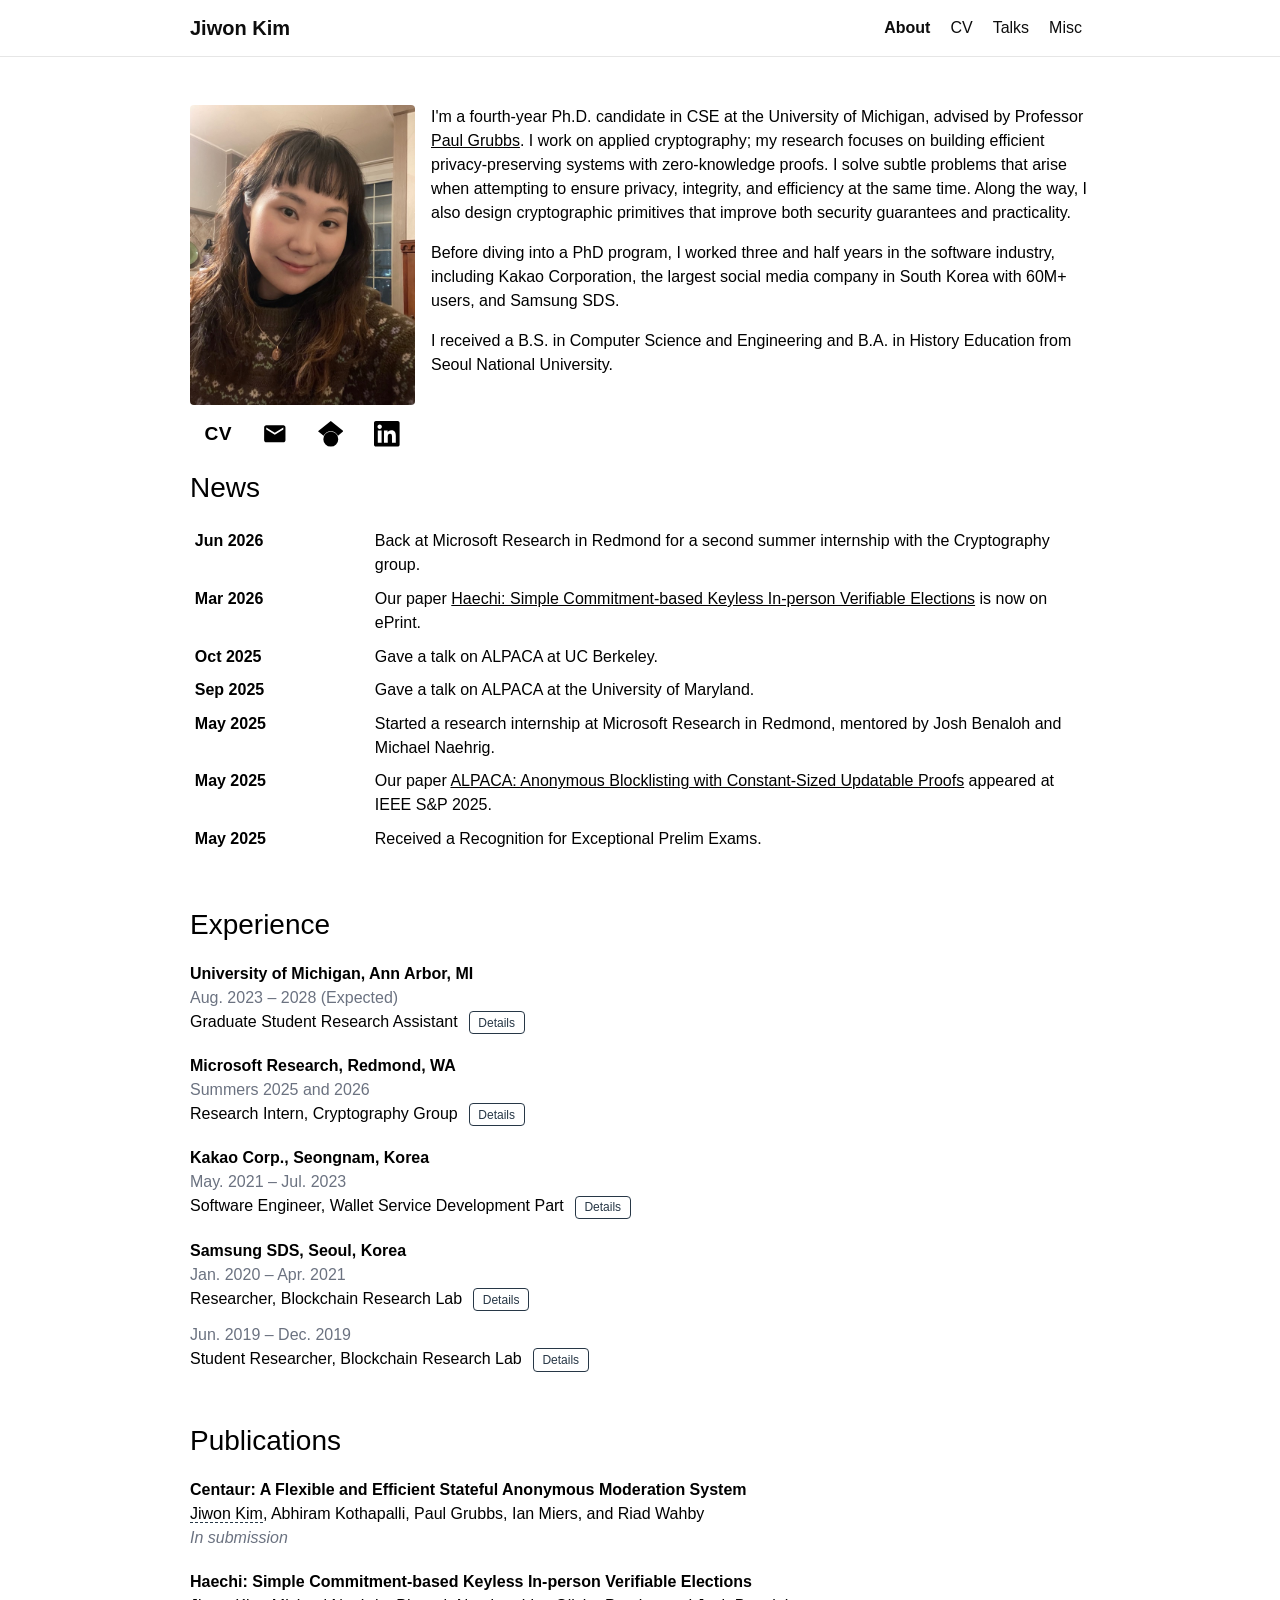
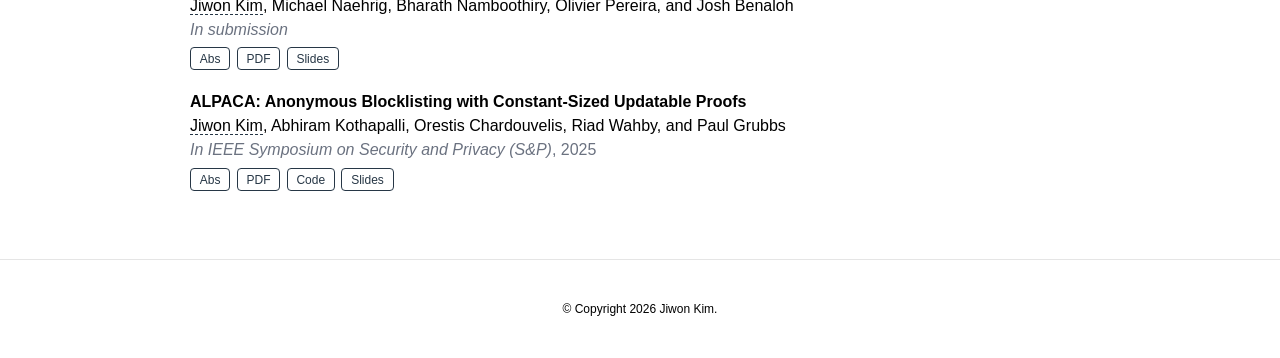
==== commit d9c0432d: "cv update" ====
--- a/index.html
+++ b/index.html
@@ -17,6 +17,7 @@
         <a class="navbar-brand" href="index.html">Jiwon Kim</a>
         <ul class="navbar-nav">
           <li><a class="active" href="index.html" aria-current="page">About</a></li>
+          <li><a href="cv.html">CV</a></li>
           <li><a href="talks.html">Talks</a></li>
           <li><a href="misc.html">Misc</a></li>
         </ul>
@@ -33,8 +34,8 @@
         </figure>
         <div class="profile-social">
           <div class="contact-icons">
-            <a href="https://drive.google.com/file/d/1SlA0h7GaxwhDK9VjOmzCxGPYtGr7rvNZ/view?usp=sharing" title="CV" aria-label="CV" target="_blank" rel="noopener">
-              <svg viewBox="0 0 24 24" aria-hidden="true"><path d="M14 2H6c-1.1 0-1.99.9-1.99 2L4 20c0 1.1.89 2 1.99 2H18c1.1 0 2-.9 2-2V8l-6-6zm2 16H8v-2h8v2zm0-4H8v-2h8v2zm-3-5V3.5L18.5 9H13z"/></svg>
+            <a href="cv.pdf" title="CV" aria-label="CV" target="_blank" rel="noopener">
+              <span class="cv-text" aria-hidden="true">CV</span>
             </a>
             <a href="mailto:jiwonkp@umich.edu" title="Email" aria-label="Email">
               <svg viewBox="0 0 24 24" aria-hidden="true"><path d="M20 4H4c-1.1 0-1.99.9-1.99 2L2 18c0 1.1.9 2 2 2h16c1.1 0 2-.9 2-2V6c0-1.1-.9-2-2-2zm0 4l-8 5-8-5V6l8 5 8-5v2z"/></svg>
--- a/style.css
+++ b/style.css
@@ -118,6 +118,12 @@
   width: 1.6rem;
   height: 1.6rem;
   fill: currentColor;
+}
+.contact-icons .cv-text {
+  font-size: 1.2rem;
+  font-weight: 700;
+  line-height: 1.6rem;
+  letter-spacing: 0.02em;
 }
 
 .about-text p { text-align: left; }
@@ -222,6 +228,28 @@
 .page-section { margin-bottom: 2.5rem; }
 .page-section > h2 { margin-top: 2rem; }
 .page-section:first-of-type > h2 { margin-top: 0; }
+
+/* ---------- CV page ---------- */
+.cv-header {
+  display: flex;
+  align-items: center;
+  gap: 1rem;
+  margin-bottom: 1rem;
+}
+.cv-header h1 { margin: 0; }
+.cv-embed {
+  display: block;
+  width: 100%;
+  height: 85vh;
+  min-height: 600px;
+  border: 1px solid var(--divider);
+  border-radius: 0.25rem;
+}
+.cv-fallback {
+  margin-top: 0.75rem;
+  font-size: 0.875rem;
+  color: var(--text-light);
+}
 
 /* ---------- Footer ---------- */
 footer {
